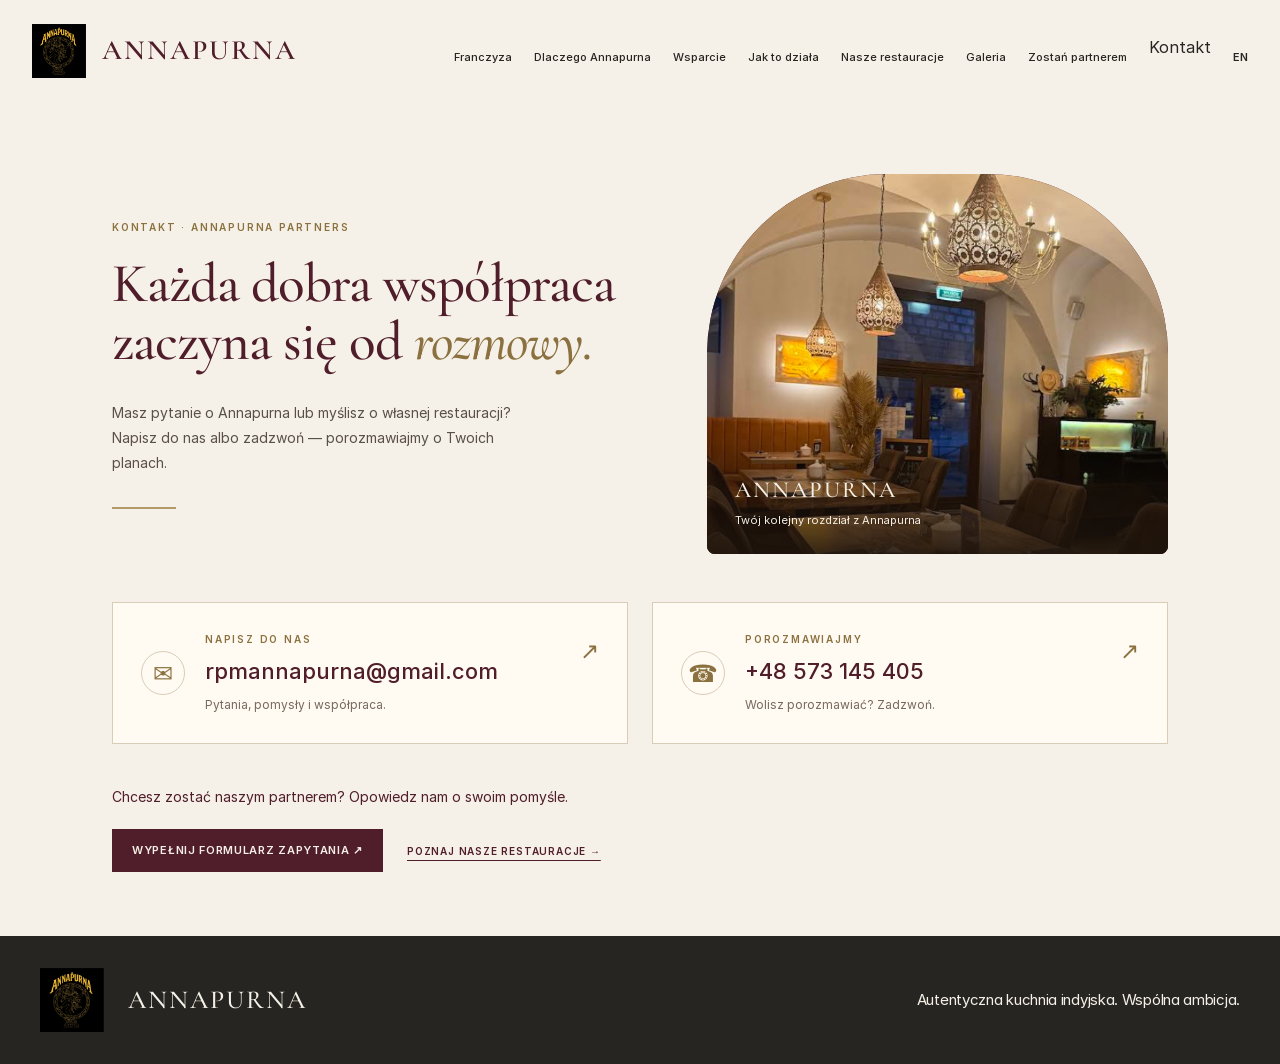
==== contact-pl.html @ 6bd495d4 "Add Contact pages and navigation in both languages" ====
<!doctype html>

<html lang="pl">
<head>
<meta charset="utf-8">
<meta name="viewport" content="width=device-width, initial-scale=1">
<title>Kontakt | Annapurna Partners</title>
<meta name="description" content="Porozmawiajmy o Annapurna. Skontaktuj się z nami telefonicznie lub e-mailem.">
<link rel="canonical" href="https://annapurnapartners.eu/contact-pl.html">
<link rel="icon" href="assets/images/annapurna-gold-logo.jpeg">
<link rel="stylesheet" href="assets/page.css">
<link rel="stylesheet" href="assets/site.css">
<script src="assets/site.js" defer>
</script>
</head>
<body>
<div id="main">
<div class="framer-8sVfm framer-lu9wU framer-1b2y277" data-layout-template="true" style="min-height:100vh;width:auto">
<div class="framer-kde1sw-container">
<div class="ssr-variant hidden-tsliex hidden-1re3m25">
<nav class="framer-WoyXn framer-V1hCl framer-1c32h92 framer-v-1c32h92" data-framer-name="Desktop" style="background-color:var(--token-bd20a147-64d3-4a7b-9d5a-b6e7541d400c);width:100%">
<div class="framer-158oz0j" data-framer-name="Brand and menu">
<div class="framer-hxh96k" data-framer-name="Annapurna Logo">
<div style="position:absolute;border-radius:inherit;corner-shape:inherit;top:0;right:0;bottom:0;left:0">
<img decoding="async" width="1600" height="1600" src="assets/images/annapurna-gold-logo.jpeg" alt="Annapurna logo" style="display:block;width:100%;height:100%;border-radius:inherit;corner-shape:inherit;object-position:center;object-fit:cover">
</div>
</div>
<div class="framer-1288lwt" data-framer-component-type="RichTextContainer" style="--extracted-r6o4lv:var(--token-970d2178-4edd-49f4-8ee4-3be559ba5923);transform:none">
<p dir="auto" class="framer-text" style="--font-selector:R0Y7Q29ybW9yYW50IEdhcmFtb25kLTYwMA==;--framer-font-family:&quot;Cormorant Garamond&quot;, &quot;Cormorant Garamond Placeholder&quot;, serif;--framer-font-size:28px;--framer-font-weight:600;--framer-letter-spacing:2px;--framer-text-color:var(--extracted-r6o4lv, var(--token-970d2178-4edd-49f4-8ee4-3be559ba5923))">ANNAPURNA</p>
</div>
</div>
<div class="framer-1nh0qvi" data-framer-name="Navigation links">
<div class="framer-s6w3a" data-framer-component-type="RichTextContainer" style="transform:none">
<p dir="auto" class="framer-text" style="--font-selector:SW50ZXItTWVkaXVt;--framer-font-size:11px;--framer-font-weight:500">
<a class="framer-text framer-styles-preset-nbis3b" data-styles-preset="m0Fi1srIj" href="./pl.html#franchise">Franczyza</a>
</p>
</div>
<div class="framer-1vx6iwa" data-framer-component-type="RichTextContainer" style="transform:none">
<p dir="auto" class="framer-text" style="--font-selector:SW50ZXItTWVkaXVt;--framer-font-size:11px;--framer-font-weight:500">
<a class="framer-text framer-styles-preset-nbis3b" data-styles-preset="m0Fi1srIj" href="./pl.html#why">Dlaczego Annapurna</a>
</p>
</div>
<div class="framer-1soqsgs" data-framer-component-type="RichTextContainer" style="transform:none">
<p dir="auto" class="framer-text" style="--font-selector:SW50ZXItTWVkaXVt;--framer-font-size:11px;--framer-font-weight:500">
<a class="framer-text framer-styles-preset-nbis3b" data-styles-preset="m0Fi1srIj" href="./pl.html#support">Wsparcie</a>
</p>
</div>
<div class="framer-con6us" data-framer-component-type="RichTextContainer" style="transform:none">
<p dir="auto" class="framer-text" style="--font-selector:SW50ZXItTWVkaXVt;--framer-font-size:11px;--framer-font-weight:500">
<a class="framer-text framer-styles-preset-nbis3b" data-styles-preset="m0Fi1srIj" href="./pl.html#process">Jak to działa</a>
</p>
</div>
<div class="framer-rexme7" data-framer-component-type="RichTextContainer" style="transform:none">
<p dir="auto" class="framer-text" style="--font-selector:SW50ZXItTWVkaXVt;--framer-font-size:11px;--framer-font-weight:500">
<a class="framer-text framer-styles-preset-nbis3b" data-styles-preset="m0Fi1srIj" href="./page-pl.html">Nasze restauracje</a>
</p>
</div>
<div class="framer-1np2rli" data-framer-component-type="RichTextContainer" style="transform:none">
<p dir="auto" class="framer-text" style="--font-selector:SW50ZXItTWVkaXVt;--framer-font-size:11px;--framer-font-weight:500">
<a class="framer-text framer-styles-preset-nbis3b" data-styles-preset="m0Fi1srIj" href="./pl.html#gallery">Galeria</a>
</p>
</div>
<div class="framer-d7omqh" data-framer-component-type="RichTextContainer" style="transform:none">
<p dir="auto" class="framer-text" style="--font-selector:SW50ZXItTWVkaXVt;--framer-font-size:11px;--framer-font-weight:500">
<a class="framer-text framer-styles-preset-nbis3b" data-styles-preset="m0Fi1srIj" href="./pl.html#enquiry">Zostań partnerem</a>
</p>
</div>
<div class="contact-nav-item"><p class="framer-text"><a class="framer-text framer-styles-preset-nbis3b" href="./contact-pl.html">Kontakt</a></p></div>
<div class="framer-aljx1r" data-framer-name="Language switch" data-framer-component-type="RichTextContainer" style="transform:none">
<p dir="auto" class="framer-text" style="--font-selector:SW50ZXItU2VtaUJvbGQ=;--framer-font-size:11px;--framer-font-weight:600">
<a class="framer-text framer-styles-preset-nbis3b" data-styles-preset="m0Fi1srIj" href="./contact.html">EN</a>
</p>
</div>
</div>
</nav>
</div>
<div class="ssr-variant hidden-1b2y277">
<nav class="framer-WoyXn framer-V1hCl framer-1c32h92 framer-v-1s7jv7d" data-framer-name="Phone" style="background-color:var(--token-bd20a147-64d3-4a7b-9d5a-b6e7541d400c);width:100%">
<div class="framer-158oz0j" data-framer-name="Brand and menu">
<div class="framer-hxh96k" data-framer-name="Annapurna Logo">
<div style="position:absolute;border-radius:inherit;corner-shape:inherit;top:0;right:0;bottom:0;left:0">
<img decoding="async" width="1600" height="1600" src="assets/images/annapurna-gold-logo.jpeg" alt="Annapurna logo" style="display:block;width:100%;height:100%;border-radius:inherit;corner-shape:inherit;object-position:center;object-fit:cover">
</div>
</div>
<div class="framer-1288lwt" data-framer-component-type="RichTextContainer" style="--extracted-r6o4lv:var(--token-970d2178-4edd-49f4-8ee4-3be559ba5923);transform:none">
<p dir="auto" class="framer-text" style="--font-selector:R0Y7Q29ybW9yYW50IEdhcmFtb25kLTYwMA==;--framer-font-family:&quot;Cormorant Garamond&quot;, &quot;Cormorant Garamond Placeholder&quot;, serif;--framer-font-size:20px;--framer-font-weight:600;--framer-letter-spacing:1px;--framer-text-color:var(--extracted-r6o4lv, var(--token-970d2178-4edd-49f4-8ee4-3be559ba5923))">ANNAPURNA</p>
</div>
<div class="framer-ixmkf9" data-border="true" data-framer-name="Menu" data-highlight="true" tabindex="0" style="--border-bottom-width:1px;--border-color:rgb(180, 154, 104);--border-left-width:1px;--border-right-width:1px;--border-style:solid;--border-top-width:1px" role="button" aria-expanded="false" aria-label="Otwórz lub zamknij menu">
<div class="framer-s2u7ib" data-framer-component-type="RichTextContainer" style="transform:none">
<p dir="auto" class="framer-text" style="--font-selector:SW50ZXItTWVkaXVt;--framer-font-size:11px;--framer-font-weight:500">MENU</p>
</div>
</div>
</div>
<div class="framer-1nh0qvi" data-framer-name="Navigation links">
<div class="framer-s6w3a" data-framer-component-type="RichTextContainer" style="transform:none">
<p dir="auto" class="framer-text" style="--font-selector:SW50ZXItTWVkaXVt;--framer-font-size:11px;--framer-font-weight:500">
<a class="framer-text framer-styles-preset-nbis3b" data-styles-preset="m0Fi1srIj" href="./pl.html#franchise">Franczyza</a>
</p>
</div>
<div class="framer-1vx6iwa" data-framer-component-type="RichTextContainer" style="transform:none">
<p dir="auto" class="framer-text" style="--font-selector:SW50ZXItTWVkaXVt;--framer-font-size:11px;--framer-font-weight:500">
<a class="framer-text framer-styles-preset-nbis3b" data-styles-preset="m0Fi1srIj" href="./pl.html#why">Dlaczego Annapurna</a>
</p>
</div>
<div class="framer-1soqsgs" data-framer-component-type="RichTextContainer" style="transform:none">
<p dir="auto" class="framer-text" style="--font-selector:SW50ZXItTWVkaXVt;--framer-font-size:11px;--framer-font-weight:500">
<a class="framer-text framer-styles-preset-nbis3b" data-styles-preset="m0Fi1srIj" href="./pl.html#support">Wsparcie</a>
</p>
</div>
<div class="framer-con6us" data-framer-component-type="RichTextContainer" style="transform:none">
<p dir="auto" class="framer-text" style="--font-selector:SW50ZXItTWVkaXVt;--framer-font-size:11px;--framer-font-weight:500">
<a class="framer-text framer-styles-preset-nbis3b" data-styles-preset="m0Fi1srIj" href="./pl.html#process">Jak to działa</a>
</p>
</div>
<div class="framer-rexme7" data-framer-component-type="RichTextContainer" style="transform:none">
<p dir="auto" class="framer-text" style="--font-selector:SW50ZXItTWVkaXVt;--framer-font-size:11px;--framer-font-weight:500">
<a class="framer-text framer-styles-preset-nbis3b" data-styles-preset="m0Fi1srIj" href="./page-pl.html">Nasze restauracje</a>
</p>
</div>
<div class="framer-1np2rli" data-framer-component-type="RichTextContainer" style="transform:none">
<p dir="auto" class="framer-text" style="--font-selector:SW50ZXItTWVkaXVt;--framer-font-size:11px;--framer-font-weight:500">
<a class="framer-text framer-styles-preset-nbis3b" data-styles-preset="m0Fi1srIj" href="./pl.html#gallery">Galeria</a>
</p>
</div>
<div class="framer-d7omqh" data-framer-component-type="RichTextContainer" style="transform:none">
<p dir="auto" class="framer-text" style="--font-selector:SW50ZXItTWVkaXVt;--framer-font-size:11px;--framer-font-weight:500">
<a class="framer-text framer-styles-preset-nbis3b" data-styles-preset="m0Fi1srIj" href="./pl.html#enquiry">Zostań partnerem</a>
</p>
</div>
<div class="contact-nav-item"><p class="framer-text"><a class="framer-text framer-styles-preset-nbis3b" href="./contact-pl.html">Kontakt</a></p></div>
<div class="framer-aljx1r" data-framer-name="Language switch" data-framer-component-type="RichTextContainer" style="transform:none">
<p dir="auto" class="framer-text" style="--font-selector:SW50ZXItU2VtaUJvbGQ=;--framer-font-size:11px;--framer-font-weight:600">
<a class="framer-text framer-styles-preset-nbis3b" data-styles-preset="m0Fi1srIj" href="./contact.html">EN</a>
</p>
</div>
</div>
</nav>
</div>
</div>
<div class="framer-Dl8vz framer-17il5gt" style="min-height:100vh;width:auto;display:contents">
<section class="contact-page">
<div class="contact-hero"><div class="contact-intro"><p class="contact-eyebrow">KONTAKT · ANNAPURNA PARTNERS</p><h1>Każda dobra współpraca<br>zaczyna się od <em>rozmowy.</em></h1><p class="contact-description">Masz pytanie o Annapurna lub myślisz o własnej restauracji? Napisz do nas albo zadzwoń — porozmawiajmy o Twoich planach.</p><span class="contact-accent" aria-hidden="true"></span></div><div class="contact-visual"><img src="assets/images/an_2.png" width="667" height="948" alt="Wnętrze restauracji Annapurna"><div class="contact-photo-note">ANNAPURNA<span>Twój kolejny rozdział z Annapurna</span></div></div></div>
<div class="contact-cards"><a class="contact-card" href="mailto:rpmannapurna@gmail.com"><span class="contact-symbol" aria-hidden="true">✉</span><div><p class="contact-eyebrow">NAPISZ DO NAS</p><h2>rpmannapurna@gmail.com</h2><p>Pytania, pomysły i współpraca.</p></div><span class="contact-arrow" aria-hidden="true">↗</span></a><a class="contact-card" href="tel:+48573145405"><span class="contact-symbol" aria-hidden="true">☎</span><div><p class="contact-eyebrow">POROZMAWIAJMY</p><h2>+48 573 145 405</h2><p>Wolisz porozmawiać? Zadzwoń.</p></div><span class="contact-arrow" aria-hidden="true">↗</span></a></div>
<div class="contact-next"><p>Chcesz zostać naszym partnerem? Opowiedz nam o swoim pomyśle.</p><div><a class="restaurant-button" href="./pl.html#enquiry">WYPEŁNIJ FORMULARZ ZAPYTANIA ↗</a><a class="contact-secondary" href="./page-pl.html">POZNAJ NASZE RESTAURACJE →</a></div></div>
</section>
</div>
<div id="overlay">
</div>
<div class="framer-155habf">
</div>
<footer class="framer-4d6ges" data-framer-name="Footer">
<div class="framer-gek0bg" data-framer-name="Annapurna Logo">
<div style="position:absolute;border-radius:inherit;corner-shape:inherit;top:0;right:0;bottom:0;left:0">
<img decoding="async" loading="lazy" width="1600" height="1600" src="assets/images/annapurna-gold-logo.jpeg" alt="Annapurna logo" style="display:block;width:100%;height:100%;border-radius:inherit;corner-shape:inherit;object-position:center;object-fit:cover">
</div>
</div>
<div class="framer-1f007h9" data-framer-component-type="RichTextContainer" style="transform:none">
<p dir="auto" style="--font-selector:R0Y7Q29ybW9yYW50IEdhcmFtb25kLTUwMA==;--framer-font-family:&quot;Cormorant Garamond&quot;, &quot;Cormorant Garamond Placeholder&quot;, serif;--framer-font-size:26px;--framer-font-weight:500;--framer-letter-spacing:2px;--framer-text-color:#F6F1E8" class="framer-text">ANNAPURNA</p>
</div>
<div class="framer-42cmw7" data-framer-component-type="RichTextContainer" style="transform:none">
<p class="framer-text framer-styles-preset-oyfe0f" data-styles-preset="tK447ahy5" dir="auto" style="--framer-text-alignment:start;--framer-text-color:rgb(246, 241, 232)">Autentyczna kuchnia indyjska. Wspólna ambicja.</p>
</div>
</footer>
</div>
</div>
</body>
</html>
---- assets/page.css ----
/* cyrillic-ext */
@font-face {
  font-family: 'Cormorant Garamond';
  font-style: normal;
  font-weight: 600;
  font-display: swap;
  src: url("../assets/fonts/5c69fd74144a.woff2") format('woff2');
  unicode-range: U+0460-052F, U+1C80-1C8A, U+20B4, U+2DE0-2DFF, U+A640-A69F, U+FE2E-FE2F;
}
/* cyrillic */
@font-face {
  font-family: 'Cormorant Garamond';
  font-style: normal;
  font-weight: 600;
  font-display: swap;
  src: url("../assets/fonts/b115b20c7a32.woff2") format('woff2');
  unicode-range: U+0301, U+0400-045F, U+0490-0491, U+04B0-04B1, U+2116;
}
/* vietnamese */
@font-face {
  font-family: 'Cormorant Garamond';
  font-style: normal;
  font-weight: 600;
  font-display: swap;
  src: url("../assets/fonts/9197d47d385d.woff2") format('woff2');
  unicode-range: U+0102-0103, U+0110-0111, U+0128-0129, U+0168-0169, U+01A0-01A1, U+01AF-01B0, U+0300-0301, U+0303-0304, U+0308-0309, U+0323, U+0329, U+1EA0-1EF9, U+20AB;
}
/* latin-ext */
@font-face {
  font-family: 'Cormorant Garamond';
  font-style: normal;
  font-weight: 600;
  font-display: swap;
  src: url("../assets/fonts/55d4abc1bf1f.woff2") format('woff2');
  unicode-range: U+0100-02BA, U+02BD-02C5, U+02C7-02CC, U+02CE-02D7, U+02DD-02FF, U+0304, U+0308, U+0329, U+1D00-1DBF, U+1E00-1E9F, U+1EF2-1EFF, U+2020, U+20A0-20AB, U+20AD-20C4, U+2113, U+2C60-2C7F, U+A720-A7FF;
}
/* latin */
@font-face {
  font-family: 'Cormorant Garamond';
  font-style: normal;
  font-weight: 600;
  font-display: swap;
  src: url("../assets/fonts/c8ece188b697.woff2") format('woff2');
  unicode-range: U+0000-00FF, U+0131, U+0152-0153, U+02BB-02BC, U+02C6, U+02DA, U+02DC, U+0304, U+0308, U+0329, U+2000-206F, U+20AC, U+2122, U+2191, U+2193, U+2212, U+2215, U+FEFF, U+FFFD;
}

@font-face { font-family: "Cormorant Garamond"; src: url("../assets/fonts/d1b9d395ff66.woff2"); font-display: swap; font-style: normal; font-weight: 500 }
@font-face { font-family: "Cormorant Garamond"; src: url("../assets/fonts/aff351b9a9b6.woff2"); font-display: swap; font-style: normal; font-weight: 700 }
@font-face { font-family: "Cormorant Garamond"; src: url("../assets/fonts/cb39704d2a2f.woff2"); font-display: swap; font-style: italic; font-weight: 700 }
@font-face { font-family: "Cormorant Garamond"; src: url("../assets/fonts/a8ca10a73db1.woff2"); font-display: swap; font-style: italic; font-weight: 500 }
@font-face { font-family: "Inter"; src: url("../assets/fonts/bb40238c4c6f.woff2"); font-display: swap; font-style: normal; font-weight: 500; unicode-range: U+0460-052F, U+1C80-1C88, U+20B4, U+2DE0-2DFF, U+A640-A69F, U+FE2E-FE2F }
@font-face { font-family: "Inter"; src: url("../assets/fonts/b77601bbb9e6.woff2"); font-display: swap; font-style: normal; font-weight: 500; unicode-range: U+0301, U+0400-045F, U+0490-0491, U+04B0-04B1, U+2116 }
@font-face { font-family: "Inter"; src: url("../assets/fonts/7a9f05ceee74.woff2"); font-display: swap; font-style: normal; font-weight: 500; unicode-range: U+1F00-1FFF }
@font-face { font-family: "Inter"; src: url("../assets/fonts/e5fdf8528635.woff2"); font-display: swap; font-style: normal; font-weight: 500; unicode-range: U+0370-03FF }
@font-face { font-family: "Inter"; src: url("../assets/fonts/a0fede2c8a4f.woff2"); font-display: swap; font-style: normal; font-weight: 500; unicode-range: U+0100-024F, U+0259, U+1E00-1EFF, U+2020, U+20A0-20AB, U+20AD-20CF, U+2113, U+2C60-2C7F, U+A720-A7FF }
@font-face { font-family: "Inter"; src: url("../assets/fonts/8a18e34e62a1.woff2"); font-display: swap; font-style: normal; font-weight: 500; unicode-range: U+0000-00FF, U+0131, U+0152-0153, U+02BB-02BC, U+02C6, U+02DA, U+02DC, U+2000-206F, U+2070, U+2074-207E, U+2080-208E, U+20AC, U+2122, U+2191, U+2193, U+2212, U+2215, U+FEFF, U+FFFD }
@font-face { font-family: "Inter"; src: url("../assets/fonts/c01559eafb49.woff2"); font-display: swap; font-style: normal; font-weight: 500; unicode-range: U+0102-0103, U+0110-0111, U+0128-0129, U+0168-0169, U+01A0-01A1, U+01AF-01B0, U+1EA0-1EF9, U+20AB }
@font-face { font-family: "Inter"; src: url("../assets/fonts/48d547890ca1.woff2"); font-display: swap; font-style: normal; font-weight: 700; unicode-range: U+0460-052F, U+1C80-1C88, U+20B4, U+2DE0-2DFF, U+A640-A69F, U+FE2E-FE2F }
@font-face { font-family: "Inter"; src: url("../assets/fonts/b7bcaf4d3812.woff2"); font-display: swap; font-style: normal; font-weight: 700; unicode-range: U+0301, U+0400-045F, U+0490-0491, U+04B0-04B1, U+2116 }
@font-face { font-family: "Inter"; src: url("../assets/fonts/f5679bd140c3.woff2"); font-display: swap; font-style: normal; font-weight: 700; unicode-range: U+1F00-1FFF }
@font-face { font-family: "Inter"; src: url("../assets/fonts/4c7778edc8ca.woff2"); font-display: swap; font-style: normal; font-weight: 700; unicode-range: U+0370-03FF }
@font-face { font-family: "Inter"; src: url("../assets/fonts/388a7c4ebd43.woff2"); font-display: swap; font-style: normal; font-weight: 700; unicode-range: U+0100-024F, U+0259, U+1E00-1EFF, U+2020, U+20A0-20AB, U+20AD-20CF, U+2113, U+2C60-2C7F, U+A720-A7FF }
@font-face { font-family: "Inter"; src: url("../assets/fonts/cd48ba5f964e.woff2"); font-display: swap; font-style: normal; font-weight: 700; unicode-range: U+0000-00FF, U+0131, U+0152-0153, U+02BB-02BC, U+02C6, U+02DA, U+02DC, U+2000-206F, U+2070, U+2074-207E, U+2080-208E, U+20AC, U+2122, U+2191, U+2193, U+2212, U+2215, U+FEFF, U+FFFD }
@font-face { font-family: "Inter"; src: url("../assets/fonts/c0215d82c6dd.woff2"); font-display: swap; font-style: normal; font-weight: 700; unicode-range: U+0102-0103, U+0110-0111, U+0128-0129, U+0168-0169, U+01A0-01A1, U+01AF-01B0, U+1EA0-1EF9, U+20AB }
@font-face { font-family: "Inter"; src: url("../assets/fonts/1f1f2cc18069.woff2"); font-display: swap; font-style: italic; font-weight: 700; unicode-range: U+0460-052F, U+1C80-1C88, U+20B4, U+2DE0-2DFF, U+A640-A69F, U+FE2E-FE2F }
@font-face { font-family: "Inter"; src: url("../assets/fonts/1f3e1827f7fa.woff2"); font-display: swap; font-style: italic; font-weight: 700; unicode-range: U+0301, U+0400-045F, U+0490-0491, U+04B0-04B1, U+2116 }
@font-face { font-family: "Inter"; src: url("../assets/fonts/2ca7f6473874.woff2"); font-display: swap; font-style: italic; font-weight: 700; unicode-range: U+1F00-1FFF }
@font-face { font-family: "Inter"; src: url("../assets/fonts/0c089940c6ec.woff2"); font-display: swap; font-style: italic; font-weight: 700; unicode-range: U+0370-03FF }
@font-face { font-family: "Inter"; src: url("../assets/fonts/dfa7f96c71c1.woff2"); font-display: swap; font-style: italic; font-weight: 700; unicode-range: U+0100-024F, U+0259, U+1E00-1EFF, U+2020, U+20A0-20AB, U+20AD-20CF, U+2113, U+2C60-2C7F, U+A720-A7FF }
@font-face { font-family: "Inter"; src: url("../assets/fonts/b59b5fa8f1d5.woff2"); font-display: swap; font-style: italic; font-weight: 700; unicode-range: U+0000-00FF, U+0131, U+0152-0153, U+02BB-02BC, U+02C6, U+02DA, U+02DC, U+2000-206F, U+2070, U+2074-207E, U+2080-208E, U+20AC, U+2122, U+2191, U+2193, U+2212, U+2215, U+FEFF, U+FFFD }
@font-face { font-family: "Inter"; src: url("../assets/fonts/e340c6acada3.woff2"); font-display: swap; font-style: italic; font-weight: 700; unicode-range: U+0102-0103, U+0110-0111, U+0128-0129, U+0168-0169, U+01A0-01A1, U+01AF-01B0, U+1EA0-1EF9, U+20AB }
@font-face { font-family: "Inter"; src: url("../assets/fonts/dc06a5feccd0.woff2"); font-display: swap; font-style: italic; font-weight: 500; unicode-range: U+0460-052F, U+1C80-1C88, U+20B4, U+2DE0-2DFF, U+A640-A69F, U+FE2E-FE2F }
@font-face { font-family: "Inter"; src: url("../assets/fonts/38a9fe620e64.woff2"); font-display: swap; font-style: italic; font-weight: 500; unicode-range: U+0301, U+0400-045F, U+0490-0491, U+04B0-04B1, U+2116 }
@font-face { font-family: "Inter"; src: url("../assets/fonts/145a55aa2db5.woff2"); font-display: swap; font-style: italic; font-weight: 500; unicode-range: U+1F00-1FFF }
@font-face { font-family: "Inter"; src: url("../assets/fonts/5969d20a308c.woff2"); font-display: swap; font-style: italic; font-weight: 500; unicode-range: U+0370-03FF }
@font-face { font-family: "Inter"; src: url("../assets/fonts/c469395dfde6.woff2"); font-display: swap; font-style: italic; font-weight: 500; unicode-range: U+0100-024F, U+0259, U+1E00-1EFF, U+2020, U+20A0-20AB, U+20AD-20CF, U+2113, U+2C60-2C7F, U+A720-A7FF }
@font-face { font-family: "Inter"; src: url("../assets/fonts/8a3da150adf9.woff2"); font-display: swap; font-style: italic; font-weight: 500; unicode-range: U+0000-00FF, U+0131, U+0152-0153, U+02BB-02BC, U+02C6, U+02DA, U+02DC, U+2000-206F, U+2070, U+2074-207E, U+2080-208E, U+20AC, U+2122, U+2191, U+2193, U+2212, U+2215, U+FEFF, U+FFFD }
@font-face { font-family: "Inter"; src: url("../assets/fonts/0777e60fabac.woff2"); font-display: swap; font-style: italic; font-weight: 500; unicode-range: U+0102-0103, U+0110-0111, U+0128-0129, U+0168-0169, U+01A0-01A1, U+01AF-01B0, U+1EA0-1EF9, U+20AB }
@font-face { font-family: "Inter"; src: url("../assets/fonts/ba02b29b109b.woff2"); font-display: swap; font-style: normal; font-weight: 400; unicode-range: U+0460-052F, U+1C80-1C88, U+20B4, U+2DE0-2DFF, U+A640-A69F, U+FE2E-FE2F }
@font-face { font-family: "Inter"; src: url("../assets/fonts/d342a0351181.woff2"); font-display: swap; font-style: normal; font-weight: 400; unicode-range: U+0301, U+0400-045F, U+0490-0491, U+04B0-04B1, U+2116 }
@font-face { font-family: "Inter"; src: url("../assets/fonts/29ec2a1bd449.woff2"); font-display: swap; font-style: normal; font-weight: 400; unicode-range: U+1F00-1FFF }
@font-face { font-family: "Inter"; src: url("../assets/fonts/2666a469c59b.woff2"); font-display: swap; font-style: normal; font-weight: 400; unicode-range: U+0370-03FF }
@font-face { font-family: "Inter"; src: url("../assets/fonts/ca74d6701961.woff2"); font-display: swap; font-style: normal; font-weight: 400; unicode-range: U+0100-024F, U+0259, U+1E00-1EFF, U+2020, U+20A0-20AB, U+20AD-20CF, U+2113, U+2C60-2C7F, U+A720-A7FF }
@font-face { font-family: "Inter"; src: url("../assets/fonts/5afd6099115c.woff2"); font-display: swap; font-style: normal; font-weight: 400; unicode-range: U+0000-00FF, U+0131, U+0152-0153, U+02BB-02BC, U+02C6, U+02DA, U+02DC, U+2000-206F, U+2070, U+2074-207E, U+2080-208E, U+20AC, U+2122, U+2191, U+2193, U+2212, U+2215, U+FEFF, U+FFFD }
@font-face { font-family: "Inter"; src: url("../assets/fonts/b055aed328b3.woff2"); font-display: swap; font-style: normal; font-weight: 400; unicode-range: U+0102-0103, U+0110-0111, U+0128-0129, U+0168-0169, U+01A0-01A1, U+01AF-01B0, U+1EA0-1EF9, U+20AB }
@font-face { font-family: "Inter"; src: url("../assets/fonts/3d473effb90f.woff2"); font-display: swap; font-style: italic; font-weight: 400; unicode-range: U+0460-052F, U+1C80-1C88, U+20B4, U+2DE0-2DFF, U+A640-A69F, U+FE2E-FE2F }
@font-face { font-family: "Inter"; src: url("../assets/fonts/79cc69148c96.woff2"); font-display: swap; font-style: italic; font-weight: 400; unicode-range: U+0301, U+0400-045F, U+0490-0491, U+04B0-04B1, U+2116 }
@font-face { font-family: "Inter"; src: url("../assets/fonts/39874444e1b0.woff2"); font-display: swap; font-style: italic; font-weight: 400; unicode-range: U+1F00-1FFF }
@font-face { font-family: "Inter"; src: url("../assets/fonts/b8b4c65d650e.woff2"); font-display: swap; font-style: italic; font-weight: 400; unicode-range: U+0370-03FF }
@font-face { font-family: "Inter"; src: url("../assets/fonts/0cdb6a6ecb3a.woff2"); font-display: swap; font-style: italic; font-weight: 400; unicode-range: U+0100-024F, U+0259, U+1E00-1EFF, U+2020, U+20A0-20AB, U+20AD-20CF, U+2113, U+2C60-2C7F, U+A720-A7FF }
@font-face { font-family: "Inter"; src: url("../assets/fonts/1ef5587c1bcb.woff2"); font-display: swap; font-style: italic; font-weight: 400; unicode-range: U+0000-00FF, U+0131, U+0152-0153, U+02BB-02BC, U+02C6, U+02DA, U+02DC, U+2000-206F, U+2070, U+2074-207E, U+2080-208E, U+20AC, U+2122, U+2191, U+2193, U+2212, U+2215, U+FEFF, U+FFFD }
@font-face { font-family: "Inter"; src: url("../assets/fonts/d84988c361aa.woff2"); font-display: swap; font-style: italic; font-weight: 400; unicode-range: U+0102-0103, U+0110-0111, U+0128-0129, U+0168-0169, U+01A0-01A1, U+01AF-01B0, U+1EA0-1EF9, U+20AB }
@font-face { font-family: "Inter"; src: url("../assets/fonts/f291989f74da.woff2"); font-display: swap; font-style: normal; font-weight: 600; unicode-range: U+0460-052F, U+1C80-1C88, U+20B4, U+2DE0-2DFF, U+A640-A69F, U+FE2E-FE2F }
@font-face { font-family: "Inter"; src: url("../assets/fonts/847e9200dc85.woff2"); font-display: swap; font-style: normal; font-weight: 600; unicode-range: U+0301, U+0400-045F, U+0490-0491, U+04B0-04B1, U+2116 }
@font-face { font-family: "Inter"; src: url("../assets/fonts/a1e9f8dcaf57.woff2"); font-display: swap; font-style: normal; font-weight: 600; unicode-range: U+1F00-1FFF }
@font-face { font-family: "Inter"; src: url("../assets/fonts/a26ba2022eb9.woff2"); font-display: swap; font-style: normal; font-weight: 600; unicode-range: U+0370-03FF }
@font-face { font-family: "Inter"; src: url("../assets/fonts/e46bce5ad899.woff2"); font-display: swap; font-style: normal; font-weight: 600; unicode-range: U+0100-024F, U+0259, U+1E00-1EFF, U+2020, U+20A0-20AB, U+20AD-20CF, U+2113, U+2C60-2C7F, U+A720-A7FF }
@font-face { font-family: "Inter"; src: url("../assets/fonts/d46eff7ad0e6.woff2"); font-display: swap; font-style: normal; font-weight: 600; unicode-range: U+0000-00FF, U+0131, U+0152-0153, U+02BB-02BC, U+02C6, U+02DA, U+02DC, U+2000-206F, U+2070, U+2074-207E, U+2080-208E, U+20AC, U+2122, U+2191, U+2193, U+2212, U+2215, U+FEFF, U+FFFD }
@font-face { font-family: "Inter"; src: url("../assets/fonts/7cc62c78ddda.woff2"); font-display: swap; font-style: normal; font-weight: 600; unicode-range: U+0102-0103, U+0110-0111, U+0128-0129, U+0168-0169, U+01A0-01A1, U+01AF-01B0, U+1EA0-1EF9, U+20AB }
@font-face { font-family: "Cormorant Garamond Placeholder"; src: local("Times New Roman"); ascent-override: 96.16%; descent-override: 29.87%; line-gap-override: 0.00%; size-adjust: 96.09% }
@font-face { font-family: "Inter Placeholder"; src: local("Arial"); ascent-override: 89.79%; descent-override: 22.36%; line-gap-override: 0.00%; size-adjust: 107.89% }
@media(min-width: 1200px){.hidden-1b2y277{display:none!important}}@media(min-width: 810px) and (max-width: 1199.98px){.hidden-1re3m25{display:none!important}}@media(max-width: 809.98px){.hidden-tsliex{display:none!important}}
html,body,#main{box-sizing:border-box;margin:0;padding:0}:root{-webkit-font-smoothing:antialiased;-moz-osx-font-smoothing:grayscale}*{box-sizing:border-box;-webkit-font-smoothing:inherit}h1,h2,h3,h4,h5,h6,p,figure{margin:0}body,input,textarea,select,button{font-family:sans-serif;font-size:12px}body{--token-bd20a147-64d3-4a7b-9d5a-b6e7541d400c:#f6f1e8;--token-970d2178-4edd-49f4-8ee4-3be559ba5923:#501d2a;--token-9390705c-1100-4296-97b9-aa5e35c35ffc:#272522;--token-8c38a431-a154-4709-a131-071a2ad42ad4:#b49a68}@supports (z-index:calc(infinity)){#__framer-badge-container{--infinity:infinity}}#__framer-badge-container{pointer-events:none;width:100%;z-index:calc(var(--infinity,2147480000));justify-content:flex-end;padding:20px;display:flex;position:fixed;bottom:0}@supports (background:-webkit-named-image(i)) and (not (grid-template-rows:subgrid)){body{--framer-will-change-override:transform}}@supports (background:-webkit-named-image(i)) and (not (position-area:top right)){body{--framer-will-change-filter-override:filter}}[data-framer-component-type=Text] div div span,[data-framer-component-type=Text] a div span,[data-framer-component-type=Text] span span span,[data-framer-component-type=Text] p span span,[data-framer-component-type=Text] h1 span span,[data-framer-component-type=Text] h2 span span,[data-framer-component-type=Text] h3 span span,[data-framer-component-type=Text] h4 span span,[data-framer-component-type=Text] h5 span span,[data-framer-component-type=Text] h6 span span,[data-framer-component-type=Text] a{font-family:var(--font-family);font-style:var(--font-style);font-weight:min(calc(var(--framer-font-weight-increase,0) + var(--font-weight,400)), 900);color:var(--text-color);letter-spacing:var(--letter-spacing);font-size:var(--font-size);text-transform:var(--text-transform);--text-decoration:var(--framer-text-decoration-style,solid) var(--framer-text-decoration,none) var(--framer-text-decoration-color,currentcolor) var(--framer-text-decoration-thickness,auto);--text-decoration-skip-ink:var(--framer-text-decoration-skip-ink);--text-underline-offset:var(--framer-text-decoration-offset);line-height:var(--line-height);--font-family:var(--framer-font-family);--font-style:var(--framer-font-style);--font-weight:var(--framer-font-weight);--text-color:var(--framer-text-color);--letter-spacing:var(--framer-letter-spacing);--font-size:var(--framer-font-size);--text-transform:var(--framer-text-transform);--line-height:var(--framer-line-height)}@supports not (color:color(display-p3 1 1 1)){p.framer-text,div.framer-text,h1.framer-text,h2.framer-text,h3.framer-text,h4.framer-text,h5.framer-text,h6.framer-text,li.framer-text,ol.framer-text,ul.framer-text,span.framer-text:not([data-text-fill]){color:var(--framer-blockquote-text-color-rgb,var(--framer-blockquote-text-color,var(--framer-text-color-rgb,var(--framer-text-color,#000))));-webkit-text-stroke-color:var(--framer-text-stroke-color-rgb,var(--framer-text-stroke-color,initial))}mark.framer-text{background-color:var(--framer-blockquote-text-background-color-rgb,var(--framer-blockquote-text-background-color,var(--framer-text-background-color-rgb,var(--framer-text-background-color,initial))))}}@supports not (color:color(display-p3 1 1 1)){code.framer-text,code.framer-text span.framer-text:not([data-text-fill]){color:var(--framer-blockquote-text-color-rgb,var(--framer-blockquote-text-color,var(--framer-code-text-color-rgb,var(--framer-code-text-color,var(--framer-text-color-rgb,var(--framer-text-color,#000))))))}}@supports not (color:color(display-p3 1 1 1)){a.framer-text,span.framer-text[data-nested-link]{color:var(--framer-link-text-color-rgb,var(--framer-link-text-color,var(--framer-blockquote-text-color-rgb,var(--framer-blockquote-text-color,var(--framer-text-color-rgb,var(--framer-text-color,#000))))));background-color:var(--framer-link-text-background-color-rgb,var(--framer-link-text-background-color,initial));-webkit-text-decoration-color:var(--framer-link-text-decoration-color-rgb,var(--framer-link-text-decoration-color,var(--framer-text-decoration-color-rgb,var(--framer-text-decoration-color,currentcolor))));text-decoration-color:var(--framer-link-text-decoration-color-rgb,var(--framer-link-text-decoration-color,var(--framer-text-decoration-color-rgb,var(--framer-text-decoration-color,currentcolor))))}}@supports not (color:color(display-p3 1 1 1)){code.framer-text a.framer-text,code.framer-text a.framer-text span.framer-text:not([data-text-fill]),code.framer-text span.framer-text[data-nested-link],code.framer-text span.framer-text[data-nested-link] span.framer-text:not([data-text-fill]){color:var(--framer-link-text-color-rgb,var(--framer-link-text-color,var(--framer-blockquote-text-color-rgb,var(--framer-blockquote-text-color,var(--framer-code-text-color-rgb,var(--framer-code-text-color,var(--framer-text-color-rgb,var(--framer-text-color,#000))))))))}}@supports not (color:color(display-p3 1 1 1)){a.framer-text:hover,span.framer-text[data-nested-link]:hover{color:var(--framer-link-hover-text-color-rgb,var(--framer-link-hover-text-color,var(--framer-link-text-color-rgb,var(--framer-link-text-color,var(--framer-blockquote-text-color-rgb,var(--framer-blockquote-text-color,var(--framer-text-color-rgb,var(--framer-text-color,#000))))))));background-color:var(--framer-link-hover-text-background-color-rgb,var(--framer-link-hover-text-background-color,var(--framer-link-text-background-color-rgb,var(--framer-link-text-background-color,var(--framer-text-background-color-rgb,var(--framer-text-background-color,initial))))));-webkit-text-decoration-color:var(--framer-link-hover-text-decoration-color-rgb,var(--framer-link-hover-text-decoration-color,var(--framer-link-text-decoration-color-rgb,var(--framer-link-text-decoration-color,var(--framer-text-decoration-color-rgb,var(--framer-text-decoration-color,currentcolor))))));text-decoration-color:var(--framer-link-hover-text-decoration-color-rgb,var(--framer-link-hover-text-decoration-color,var(--framer-link-text-decoration-color-rgb,var(--framer-link-text-decoration-color,var(--framer-text-decoration-color-rgb,var(--framer-text-decoration-color,currentcolor))))))}}@supports not (color:color(display-p3 1 1 1)){code.framer-text a.framer-text:hover,code.framer-text span.framer-text[data-nested-link]:hover{color:var(--framer-link-hover-text-color-rgb,var(--framer-link-hover-text-color,var(--framer-link-text-color-rgb,var(--framer-link-text-color,var(--framer-blockquote-text-color-rgb,var(--framer-blockquote-text-color,var(--framer-code-text-color-rgb,var(--framer-code-text-color,var(--framer-text-color-rgb,var(--framer-text-color,#000))))))))))}}@supports not (color:color(display-p3 1 1 1)){a.framer-text[data-framer-page-link-current],span.framer-text[data-framer-page-link-current]{color:var(--framer-link-current-text-color-rgb,var(--framer-link-current-text-color,var(--framer-link-text-color-rgb,var(--framer-link-text-color,var(--framer-text-color-rgb,var(--framer-text-color,#000))))));background-color:var(--framer-link-current-text-background-color-rgb,var(--framer-link-current-text-background-color,var(--framer-link-text-background-color-rgb,var(--framer-link-text-background-color,var(--framer-text-background-color-rgb,var(--framer-text-background-color,initial))))));-webkit-text-decoration-color:var(--framer-link-current-text-decoration-color-rgb,var(--framer-link-current-text-decoration-color,var(--framer-link-text-decoration-color-rgb,var(--framer-link-text-decoration-color,var(--framer-text-decoration-color-rgb,var(--framer-text-decoration-color,currentcolor))))));text-decoration-color:var(--framer-link-current-text-decoration-color-rgb,var(--framer-link-current-text-decoration-color,var(--framer-link-text-decoration-color-rgb,var(--framer-link-text-decoration-color,var(--framer-text-decoration-color-rgb,var(--framer-text-decoration-color,currentcolor))))))}}@supports not (color:color(display-p3 1 1 1)){code.framer-text a.framer-text[data-framer-page-link-current],code.framer-text a.framer-text[data-framer-page-link-current] span.framer-text:not([data-text-fill]),code.framer-text span.framer-text[data-framer-page-link-current],code.framer-text span.framer-text[data-framer-page-link-current] span.framer-text:not([data-text-fill]){color:var(--framer-link-current-text-color-rgb,var(--framer-link-current-text-color,var(--framer-link-text-color-rgb,var(--framer-link-text-color,var(--framer-code-text-color-rgb,var(--framer-code-text-color,var(--framer-text-color-rgb,var(--framer-text-color,#000))))))));background-color:var(--framer-link-current-text-background-color-rgb,var(--framer-link-current-text-background-color,var(--framer-link-text-background-color-rgb,var(--framer-link-text-background-color,var(--framer-text-background-color-rgb,var(--framer-text-background-color,initial))))))}}@supports not (color:color(display-p3 1 1 1)){a.framer-text[data-framer-page-link-current]:hover,span.framer-text[data-framer-page-link-current]:hover{color:var(--framer-link-hover-text-color-rgb,var(--framer-link-hover-text-color,var(--framer-link-current-text-color-rgb,var(--framer-link-current-text-color,var(--framer-link-text-color-rgb,var(--framer-link-text-color,var(--framer-code-text-color-rgb,var(--framer-code-text-color,var(--framer-text-color-rgb,var(--framer-text-color,#000))))))))));background-color:var(--framer-link-hover-text-background-color-rgb,var(--framer-link-hover-text-background-color,var(--framer-link-current-text-background-color-rgb,var(--framer-link-current-text-background-color,var(--framer-link-text-background-color-rgb,var(--framer-link-text-background-color,initial))))));-webkit-text-decoration-color:var(--framer-link-hover-text-decoration-color-rgb,var(--framer-link-hover-text-decoration-color,var(--framer-link-current-text-decoration-color-rgb,var(--framer-link-current-text-decoration-color,var(--framer-link-text-decoration-color-rgb,var(--framer-link-text-decoration-color,var(--framer-text-decoration-color-rgb,var(--framer-text-decoration-color,currentcolor))))))));text-decoration-color:var(--framer-link-hover-text-decoration-color-rgb,var(--framer-link-hover-text-decoration-color,var(--framer-link-current-text-decoration-color-rgb,var(--framer-link-current-text-decoration-color,var(--framer-link-text-decoration-color-rgb,var(--framer-link-text-decoration-color,var(--framer-text-decoration-color-rgb,var(--framer-text-decoration-color,currentcolor))))))))}}@supports not (color:color(display-p3 1 1 1)){code.framer-text a.framer-text[data-framer-page-link-current]:hover,code.framer-text a.framer-text[data-framer-page-link-current]:hover span.framer-text:not([data-text-fill]),code.framer-text span.framer-text[data-framer-page-link-current]:hover,code.framer-text span.framer-text[data-framer-page-link-current]:hover span.framer-text:not([data-text-fill]){color:var(--framer-link-hover-text-color-rgb,var(--framer-link-hover-text-color,var(--framer-link-current-text-color-rgb,var(--framer-link-current-text-color,var(--framer-link-text-color-rgb,var(--framer-link-text-color,var(--framer-code-text-color-rgb,var(--framer-code-text-color,var(--framer-text-color-rgb,var(--framer-text-color,#000))))))))));background-color:var(--framer-link-hover-text-background-color-rgb,var(--framer-link-hover-text-background-color,var(--framer-link-current-text-background-color-rgb,var(--framer-link-current-text-background-color,var(--framer-link-text-background-color-rgb,var(--framer-link-text-background-color,initial))))))}}[data-framer-component-type=Stack]:not([data-framer-generated])>*,[data-framer-component-type=Stack]:not([data-framer-generated])>[data-framer-component-type],NavigationContainer [data-framer-component-type=NavigationContainer]>*,[data-framer-component-type=NavigationContainer]>[data-framer-component-type]{position:relative}@supports not (overflow:clip){:root{--overflow-clip-fallback:hidden}}@supports (background:-webkit-named-image(i)) and (not (contain-intrinsic-size:inherit)){div.framer-text,p.framer-text,h1.framer-text,h2.framer-text,h3.framer-text,h4.framer-text,h5.framer-text,h6.framer-text,ol.framer-text,ul.framer-text,li.framer-text,blockquote.framer-text,.framer-text.framer-image{display:var(--text-truncation-display-inline-for-safari-16,revert)}div.framer-text:after,p.framer-text:after,h1.framer-text:after,h2.framer-text:after,h3.framer-text:after,h4.framer-text:after,h5.framer-text:after,h6.framer-text:after,ol.framer-text:after,ul.framer-text:after,li.framer-text:after,blockquote.framer-text:after,.framer-text.framer-image:after{content:var(--text-truncation-line-break-for-safari-16);white-space:pre}.framer-text.framer-text-module,.framer-text.framer-table-wrapper{display:var(--text-truncation-display-none-for-safari-16,revert)}p.framer-text[data-text-fill]{display:var(--text-truncation-display-inline-for-safari-16,inline-block)}}@supports (corner-shape:superellipse(2)){:root{--one-if-corner-shape-supported:1}}.framer-cursor-none,.framer-cursor-none *{cursor:none!important}.framer-pointer-events-none,.framer-pointer-events-none *{pointer-events:none!important}.framer-8sVfm.framer-1a595ur,.framer-8sVfm .framer-1a595ur{display:block}.framer-8sVfm.framer-1b2y277{background-color:var(--token-bd20a147-64d3-4a7b-9d5a-b6e7541d400c);flex-flow:column;place-content:center flex-start;align-items:center;gap:0;width:100%;height:min-content;padding:0;display:flex;position:relative;overflow:visible}.framer-8sVfm .framer-kde1sw-container{z-index:5;flex:none;order:-1000;width:100%;height:auto;position:sticky;top:0}.framer-8sVfm .framer-155habf{margin:0;background:0 0;flex-grow:1;width:0;height:0;margin-bottom:0;position:relative}.framer-8sVfm .framer-4d6ges{background-color:#272522;flex-flow:row;flex:none;order:1002;place-content:center flex-start;align-items:center;gap:24px;width:100%;height:min-content;padding:32px 40px;display:flex;position:relative}.framer-8sVfm .framer-gek0bg{flex:none;width:64px;height:64px;position:relative}.framer-8sVfm .framer-1f007h9{white-space:pre-wrap;word-break:break-word;word-wrap:break-word;flex:1 0 0;width:1px;height:auto;position:relative}.framer-8sVfm .framer-42cmw7{white-space:pre;flex:none;width:auto;height:auto;position:relative}[data-layout-template=true]>#overlay{margin-bottom:0}.framer-lu9wU .framer-styles-preset-oyfe0f:not(.rich-text-wrapper),.framer-lu9wU .framer-styles-preset-oyfe0f.rich-text-wrapper p{--framer-font-family:"Inter", "Inter Placeholder", sans-serif;--framer-font-family-bold:"Inter", "Inter Placeholder", sans-serif;--framer-font-family-bold-italic:"Inter", "Inter Placeholder", sans-serif;--framer-font-family-italic:"Inter", "Inter Placeholder", sans-serif;--framer-font-open-type-features:"blwf" on, "cv03" on, "cv04" on, "cv09" on, "cv11" on;--framer-font-size:15px;--framer-font-style:normal;--framer-font-style-bold:normal;--framer-font-style-bold-italic:italic;--framer-font-style-italic:italic;--framer-font-variation-axes:normal;--framer-font-weight:400;--framer-font-weight-bold:700;--framer-font-weight-bold-italic:700;--framer-font-weight-italic:400;--framer-letter-spacing:-.02em;--framer-line-height:1.8em;--framer-paragraph-spacing:20px;--framer-text-alignment:start;--framer-text-color:var(--token-9390705c-1100-4296-97b9-aa5e35c35ffc);--framer-text-decoration:none;--framer-text-stroke-color:initial;--framer-text-stroke-width:initial;--framer-text-transform:none}@media (max-width:809.98px){.framer-8sVfm .framer-4d6ges{flex-direction:column;align-content:flex-start;align-items:flex-start;padding:32px 24px}.framer-8sVfm .framer-1f007h9{flex:none;width:100%}.framer-8sVfm .framer-42cmw7{white-space:pre-wrap;word-break:break-word;word-wrap:break-word;width:100%}}.ssr-variant{display:contents}.framer-WoyXn.framer-vivcv3,.framer-WoyXn .framer-vivcv3{display:block}.framer-WoyXn.framer-1c32h92{height:min-content;overflow:var(--overflow-clip-fallback,clip);flex-flow:row;place-content:center flex-start;align-items:center;gap:32px;width:1200px;padding:24px 32px;display:flex;position:relative}.framer-WoyXn .framer-158oz0j{flex-flow:row;flex:1 0 0;place-content:center flex-start;align-items:center;gap:16px;width:1px;height:min-content;padding:0;display:flex;position:relative}.framer-WoyXn .framer-hxh96k{flex:none;width:54px;height:54px;position:relative}.framer-WoyXn .framer-1288lwt{white-space:pre-wrap;word-break:break-word;word-wrap:break-word;flex:1 0 0;width:1px;height:auto;position:relative}.framer-WoyXn .framer-ixmkf9{cursor:pointer;flex-flow:row;flex:none;place-content:flex-start;align-items:flex-start;gap:0;width:min-content;height:min-content;padding:10px 16px;display:flex;position:relative}.framer-WoyXn .framer-s2u7ib,.framer-WoyXn .framer-s6w3a,.framer-WoyXn .framer-1vx6iwa,.framer-WoyXn .framer-1soqsgs,.framer-WoyXn .framer-con6us,.framer-WoyXn .framer-rexme7,.framer-WoyXn .framer-1np2rli,.framer-WoyXn .framer-d7omqh,.framer-WoyXn .framer-aljx1r{white-space:pre;flex:none;width:auto;height:auto;position:relative}.framer-WoyXn .framer-1nh0qvi{flex-flow:row;flex:none;place-content:flex-start;align-items:flex-start;gap:22px;width:min-content;height:min-content;padding:0;display:flex;position:relative}.framer-WoyXn.framer-v-1s7jv7d.framer-1c32h92{flex-direction:column;align-content:flex-start;align-items:flex-start;gap:20px;width:390px;height:74px;padding:16px 24px}.framer-WoyXn.framer-v-1s7jv7d .framer-158oz0j,.framer-WoyXn.framer-v-etfoft .framer-158oz0j{flex:none;width:100%}.framer-WoyXn.framer-v-1s7jv7d .framer-hxh96k,.framer-WoyXn.framer-v-etfoft .framer-hxh96k{width:42px;height:42px}.framer-WoyXn.framer-v-1s7jv7d .framer-1nh0qvi,.framer-WoyXn.framer-v-etfoft .framer-1nh0qvi{flex-direction:column;gap:24px;width:100%;padding:16px 0}.framer-WoyXn.framer-v-etfoft.framer-1c32h92{flex-direction:column;align-content:flex-start;align-items:flex-start;gap:20px;width:390px;padding:16px 24px}.framer-WoyXn.framer-v-etfoft .framer-s6w3a,.framer-WoyXn.framer-v-etfoft .framer-1vx6iwa,.framer-WoyXn.framer-v-etfoft .framer-1soqsgs,.framer-WoyXn.framer-v-etfoft .framer-con6us,.framer-WoyXn.framer-v-etfoft .framer-rexme7,.framer-WoyXn.framer-v-etfoft .framer-1np2rli,.framer-WoyXn.framer-v-etfoft .framer-d7omqh{cursor:pointer;white-space:pre-wrap;word-break:break-word;word-wrap:break-word;width:100%}.framer-V1hCl .framer-styles-preset-nbis3b:not(.rich-text-wrapper),.framer-V1hCl .framer-styles-preset-nbis3b.rich-text-wrapper a{--framer-link-hover-text-color:var(--token-970d2178-4edd-49f4-8ee4-3be559ba5923);--framer-link-text-color:var(--token-9390705c-1100-4296-97b9-aa5e35c35ffc);--framer-link-text-decoration:none}.framer-WoyXn[data-border=true]:after,.framer-WoyXn [data-border=true]:after{content:"";border-width:var(--border-top-width,0) var(--border-right-width,0) var(--border-bottom-width,0) var(--border-left-width,0);border-color:var(--border-color,none);border-style:var(--border-style,none);box-sizing:border-box;border-radius:inherit;corner-shape:inherit;pointer-events:none;width:100%;height:100%;position:absolute;top:0;left:0}body{--framer-will-change-override:none}@supports (background:-webkit-named-image(i)) and (not (grid-template-rows:subgrid)){body{--framer-will-change-override:transform}}body{--framer-will-change-filter-override:none}@supports (background:-webkit-named-image(i)) and (not (position-area:top right)){body{--framer-will-change-filter-override:filter}}[data-framer-component-type]{position:absolute}[data-framer-component-type=Text]{cursor:inherit}[data-framer-component-text-autosized] *{white-space:pre}[data-framer-component-type=Text]>*{text-align:var(--framer-text-alignment,start)}[data-framer-component-type=Text] span span,[data-framer-component-type=Text] p span,[data-framer-component-type=Text] h1 span,[data-framer-component-type=Text] h2 span,[data-framer-component-type=Text] h3 span,[data-framer-component-type=Text] h4 span,[data-framer-component-type=Text] h5 span,[data-framer-component-type=Text] h6 span{display:block}[data-framer-component-type=Text] span span span,[data-framer-component-type=Text] p span span,[data-framer-component-type=Text] h1 span span,[data-framer-component-type=Text] h2 span span,[data-framer-component-type=Text] h3 span span,[data-framer-component-type=Text] h4 span span,[data-framer-component-type=Text] h5 span span,[data-framer-component-type=Text] h6 span span{display:unset}[data-framer-component-type=Text] div div span,[data-framer-component-type=Text] a div span,[data-framer-component-type=Text] span span span,[data-framer-component-type=Text] p span span,[data-framer-component-type=Text] h1 span span,[data-framer-component-type=Text] h2 span span,[data-framer-component-type=Text] h3 span span,[data-framer-component-type=Text] h4 span span,[data-framer-component-type=Text] h5 span span,[data-framer-component-type=Text] h6 span span,[data-framer-component-type=Text] a{font-family:var(--font-family);font-style:var(--font-style);font-weight:min(calc(var(--framer-font-weight-increase,0) + var(--font-weight,400)), 900);color:var(--text-color);letter-spacing:var(--letter-spacing);font-size:var(--font-size);text-transform:var(--text-transform);--text-decoration:var(--framer-text-decoration-style,solid) var(--framer-text-decoration,none) var(--framer-text-decoration-color,currentcolor) var(--framer-text-decoration-thickness,auto);--text-decoration-skip-ink:var(--framer-text-decoration-skip-ink);--text-underline-offset:var(--framer-text-decoration-offset);line-height:var(--line-height);--font-family:var(--framer-font-family);--font-style:var(--framer-font-style);--font-weight:var(--framer-font-weight);--text-color:var(--framer-text-color);--letter-spacing:var(--framer-letter-spacing);--font-size:var(--framer-font-size);--text-transform:var(--framer-text-transform);--line-height:var(--framer-line-height)}[data-framer-component-type=Text] a,[data-framer-component-type=Text] a div span,[data-framer-component-type=Text] a span span span,[data-framer-component-type=Text] a p span span,[data-framer-component-type=Text] a h1 span span,[data-framer-component-type=Text] a h2 span span,[data-framer-component-type=Text] a h3 span span,[data-framer-component-type=Text] a h4 span span,[data-framer-component-type=Text] a h5 span span,[data-framer-component-type=Text] a h6 span span{--font-family:var(--framer-link-font-family,var(--framer-font-family));--font-style:var(--framer-link-font-style,var(--framer-font-style));--font-weight:var(--framer-link-font-weight,var(--framer-font-weight));--text-color:var(--framer-link-text-color,var(--framer-text-color));--font-size:var(--framer-link-font-size,var(--framer-font-size));--text-transform:var(--framer-link-text-transform,var(--framer-text-transform));--text-decoration:var(--framer-link-text-decoration-style,var(--framer-text-decoration-style,solid)) var(--framer-link-text-decoration,var(--framer-text-decoration,none)) var(--framer-link-text-decoration-color,var(--framer-text-decoration-color,currentcolor)) var(--framer-link-text-decoration-thickness,var(--framer-text-decoration-thickness,auto));--text-decoration-skip-ink:var(--framer-link-text-decoration-skip-ink,var(--framer-text-decoration-skip-ink));--text-underline-offset:var(--framer-link-text-decoration-offset,var(--framer-text-decoration-offset))}[data-framer-component-type=Text] a:hover,[data-framer-component-type=Text] a div span:hover,[data-framer-component-type=Text] a span span span:hover,[data-framer-component-type=Text] a p span span:hover,[data-framer-component-type=Text] a h1 span span:hover,[data-framer-component-type=Text] a h2 span span:hover,[data-framer-component-type=Text] a h3 span span:hover,[data-framer-component-type=Text] a h4 span span:hover,[data-framer-component-type=Text] a h5 span span:hover,[data-framer-component-type=Text] a h6 span span:hover{--font-family:var(--framer-link-hover-font-family,var(--framer-link-font-family,var(--framer-font-family)));--font-style:var(--framer-link-hover-font-style,var(--framer-link-font-style,var(--framer-font-style)));--font-weight:var(--framer-link-hover-font-weight,var(--framer-link-font-weight,var(--framer-font-weight)));--text-color:var(--framer-link-hover-text-color,var(--framer-link-text-color,var(--framer-text-color)));--font-size:var(--framer-link-hover-font-size,var(--framer-link-font-size,var(--framer-font-size)));--text-transform:var(--framer-link-hover-text-transform,var(--framer-link-text-transform,var(--framer-text-transform)));--text-decoration:var(--framer-link-hover-text-decoration-style,var(--framer-link-text-decoration-style,var(--framer-text-decoration-style,solid))) var(--framer-link-hover-text-decoration,var(--framer-link-text-decoration,var(--framer-text-decoration,none))) var(--framer-link-hover-text-decoration-color,var(--framer-link-text-decoration-color,var(--framer-text-decoration-color,currentcolor))) var(--framer-link-hover-text-decoration-thickness,var(--framer-link-text-decoration-thickness,var(--framer-text-decoration-thickness,auto)));--text-decoration-skip-ink:var(--framer-link-hover-text-decoration-skip-ink,var(--framer-link-text-decoration-skip-ink,var(--framer-text-decoration-skip-ink)));--text-underline-offset:var(--framer-link-hover-text-decoration-offset,var(--framer-link-text-decoration-offset,var(--framer-text-decoration-offset)))}[data-framer-component-type=Text].isCurrent a,[data-framer-component-type=Text].isCurrent a div span,[data-framer-component-type=Text].isCurrent a span span span,[data-framer-component-type=Text].isCurrent a p span span,[data-framer-component-type=Text].isCurrent a h1 span span,[data-framer-component-type=Text].isCurrent a h2 span span,[data-framer-component-type=Text].isCurrent a h3 span span,[data-framer-component-type=Text].isCurrent a h4 span span,[data-framer-component-type=Text].isCurrent a h5 span span,[data-framer-component-type=Text].isCurrent a h6 span span{--font-family:var(--framer-link-current-font-family,var(--framer-link-font-family,var(--framer-font-family)));--font-style:var(--framer-link-current-font-style,var(--framer-link-font-style,var(--framer-font-style)));--font-weight:var(--framer-link-current-font-weight,var(--framer-link-font-weight,var(--framer-font-weight)));--text-color:var(--framer-link-current-text-color,var(--framer-link-text-color,var(--framer-text-color)));--font-size:var(--framer-link-current-font-size,var(--framer-link-font-size,var(--framer-font-size)));--text-transform:var(--framer-link-current-text-transform,var(--framer-link-text-transform,var(--framer-text-transform)));--text-decoration:var(--framer-link-current-text-decoration-style,var(--framer-link-text-decoration-style,var(--framer-text-decoration-style,solid))) var(--framer-link-current-text-decoration,var(--framer-link-text-decoration,var(--framer-text-decoration,none))) var(--framer-link-current-text-decoration-color,var(--framer-link-text-decoration-color,var(--framer-text-decoration-color,currentcolor))) var(--framer-link-current-text-decoration-thickness,var(--framer-link-text-decoration-thickness,var(--framer-text-decoration-thickness,auto)));--text-decoration-skip-ink:var(--framer-link-current-text-decoration-skip-ink,var(--framer-link-text-decoration-skip-ink,var(--framer-text-decoration-skip-ink)));--text-underline-offset:var(--framer-link-current-text-decoration-offset,var(--framer-link-text-decoration-offset,var(--framer-text-decoration-offset)))}[data-framer-component-type=RichTextContainer]{outline:none;flex-direction:column;flex-shrink:0;justify-content:flex-start;display:flex}p.framer-text,div.framer-text,figure.framer-text,h1.framer-text,h2.framer-text,h3.framer-text,h4.framer-text,h5.framer-text,h6.framer-text,ol.framer-text,ul.framer-text{margin:0;padding:0}p.framer-text,div.framer-text,h1.framer-text,h2.framer-text,h3.framer-text,h4.framer-text,h5.framer-text,h6.framer-text,li.framer-text,ol.framer-text,ul.framer-text,mark.framer-text,span.framer-text:not([data-text-fill]){font-family:var(--framer-font-family-preview,var(--framer-blockquote-font-family,var(--framer-font-family,Inter, Inter Placeholder, sans-serif)));font-style:var(--framer-font-style-preview,var(--framer-blockquote-font-style,var(--framer-font-style,normal)));font-weight:var(--framer-font-weight-preview,var(--framer-blockquote-font-weight,var(--framer-font-weight,400)));color:var(--framer-blockquote-text-color,var(--framer-text-color,#000));font-size:calc(var(--framer-blockquote-font-size,var(--framer-font-size,16px)) * var(--framer-font-size-scale,1));letter-spacing:var(--framer-blockquote-letter-spacing,var(--framer-letter-spacing,0));text-transform:var(--framer-blockquote-text-transform,var(--framer-text-transform,none));-webkit-text-decoration-line:var(--framer-blockquote-text-decoration,var(--framer-text-decoration,initial));text-decoration-line:var(--framer-blockquote-text-decoration,var(--framer-text-decoration,initial));-webkit-text-decoration-style:var(--framer-blockquote-text-decoration-style,var(--framer-text-decoration-style,initial));text-decoration-style:var(--framer-blockquote-text-decoration-style,var(--framer-text-decoration-style,initial));-webkit-text-decoration-color:var(--framer-blockquote-text-decoration-color,var(--framer-text-decoration-color,initial));text-decoration-color:var(--framer-blockquote-text-decoration-color,var(--framer-text-decoration-color,initial));text-decoration-thickness:var(--framer-blockquote-text-decoration-thickness,var(--framer-text-decoration-thickness,initial));text-decoration-skip-ink:var(--framer-blockquote-text-decoration-skip-ink,var(--framer-text-decoration-skip-ink,initial));text-underline-offset:var(--framer-blockquote-text-decoration-offset,var(--framer-text-decoration-offset,initial));line-height:var(--framer-blockquote-line-height,var(--framer-line-height,1.2em));text-align:var(--framer-blockquote-text-alignment,var(--framer-text-alignment,start));-webkit-text-stroke-width:var(--framer-text-stroke-width,initial);-webkit-text-stroke-color:var(--framer-text-stroke-color,initial);-moz-font-feature-settings:var(--framer-font-open-type-features,initial);-webkit-font-feature-settings:var(--framer-font-open-type-features,initial);font-feature-settings:var(--framer-font-open-type-features,initial);font-variation-settings:var(--framer-font-variation-axes-preview,var(--framer-font-variation-axes,normal));text-wrap:var(--framer-text-wrap-override,var(--framer-text-wrap))}mark.framer-text,p.framer-text,div.framer-text,h1.framer-text,h2.framer-text,h3.framer-text,h4.framer-text,h5.framer-text,h6.framer-text,li.framer-text,ol.framer-text,ul.framer-text{background-color:var(--framer-blockquote-text-background-color,var(--framer-text-background-color,initial));border-radius:var(--framer-blockquote-text-background-radius,var(--framer-text-background-radius,initial));corner-shape:var(--framer-blockquote-text-background-corner-shape,var(--framer-text-background-corner-shape,initial));padding:var(--framer-blockquote-text-background-padding,var(--framer-text-background-padding,initial))}@supports not (color:color(display-p3 1 1 1)){p.framer-text,div.framer-text,h1.framer-text,h2.framer-text,h3.framer-text,h4.framer-text,h5.framer-text,h6.framer-text,li.framer-text,ol.framer-text,ul.framer-text,span.framer-text:not([data-text-fill]){color:var(--framer-blockquote-text-color-rgb,var(--framer-blockquote-text-color,var(--framer-text-color-rgb,var(--framer-text-color,#000))));-webkit-text-stroke-color:var(--framer-text-stroke-color-rgb,var(--framer-text-stroke-color,initial))}mark.framer-text{background-color:var(--framer-blockquote-text-background-color-rgb,var(--framer-blockquote-text-background-color,var(--framer-text-background-color-rgb,var(--framer-text-background-color,initial))))}}.framer-fit-text .framer-text{white-space:nowrap;white-space-collapse:preserve}strong.framer-text{font-family:var(--framer-blockquote-font-family-bold,var(--framer-font-family-bold));font-style:var(--framer-blockquote-font-style-bold,var(--framer-font-style-bold));font-weight:var(--framer-blockquote-font-weight-bold,var(--framer-font-weight-bold,bolder));font-variation-settings:var(--framer-blockquote-font-variation-axes-bold,var(--framer-font-variation-axes-bold))}em.framer-text{font-family:var(--framer-blockquote-font-family-italic,var(--framer-font-family-italic));font-style:var(--framer-blockquote-font-style-italic,var(--framer-font-style-italic,italic));font-weight:var(--framer-blockquote-font-weight-italic,var(--framer-font-weight-italic));font-variation-settings:var(--framer-blockquote-font-variation-axes-italic,var(--framer-font-variation-axes-italic))}em.framer-text>strong.framer-text{font-family:var(--framer-blockquote-font-family-bold-italic,var(--framer-font-family-bold-italic));font-style:var(--framer-blockquote-font-style-bold-italic,var(--framer-font-style-bold-italic,italic));font-weight:var(--framer-blockquote-font-weight-bold-italic,var(--framer-font-weight-bold-italic,bolder));font-variation-settings:var(--framer-blockquote-font-variation-axes-bold-italic,var(--framer-font-variation-axes-bold-italic))}p.framer-text:not(:first-child),div.framer-text:not(:first-child),h1.framer-text:not(:first-child),h2.framer-text:not(:first-child),h3.framer-text:not(:first-child),h4.framer-text:not(:first-child),h5.framer-text:not(:first-child),h6.framer-text:not(:first-child),ol.framer-text:not(:first-child),ul.framer-text:not(:first-child),blockquote.framer-text:not(:first-child),table.framer-text:not(:first-child),figure.framer-text:not(:first-child),.framer-image.framer-text:not(:first-child){margin-top:var(--framer-blockquote-paragraph-spacing,var(--framer-paragraph-spacing,0))}li.framer-text>ul.framer-text:nth-child(2),li.framer-text>ol.framer-text:nth-child(2){margin-top:0}.framer-text[data-text-fill]{-webkit-text-fill-color:transparent;padding:max(0em, calc(calc(1.3em - var(--framer-blockquote-line-height,var(--framer-line-height,1.3em))) / 2));margin:min(0em, calc(calc(1.3em - var(--framer-blockquote-line-height,var(--framer-line-height,1.3em))) / -2));-webkit-background-clip:text;background-clip:text;display:inline-block}code.framer-text,code.framer-text span.framer-text:not([data-text-fill]){font-family:var(--framer-code-font-family,var(--framer-font-family,Inter, Inter Placeholder, sans-serif));font-style:var(--framer-blockquote-font-style,var(--framer-code-font-style,var(--framer-font-style,normal)));font-weight:var(--framer-blockquote-font-weight,var(--framer-code-font-weight,var(--framer-font-weight,400)));color:var(--framer-blockquote-text-color,var(--framer-code-text-color,var(--framer-text-color,#000)));font-size:calc(var(--framer-blockquote-font-size,var(--framer-font-size,16px)) * var(--framer-font-size-scale,1));letter-spacing:var(--framer-blockquote-letter-spacing,var(--framer-letter-spacing,0));line-height:var(--framer-blockquote-line-height,var(--framer-line-height,1.2em))}@supports not (color:color(display-p3 1 1 1)){code.framer-text,code.framer-text span.framer-text:not([data-text-fill]){color:var(--framer-blockquote-text-color-rgb,var(--framer-blockquote-text-color,var(--framer-code-text-color-rgb,var(--framer-code-text-color,var(--framer-text-color-rgb,var(--framer-text-color,#000))))))}}blockquote.framer-text{unicode-bidi:initial;margin-block-start:initial;margin-block-end:initial;margin-inline-start:initial;margin-inline-end:initial}a.framer-text,a.framer-text span.framer-text:not([data-text-fill]),span.framer-text[data-nested-link],span.framer-text[data-nested-link] span.framer-text:not([data-text-fill]){color:inherit;font-family:var(--framer-font-family-preview,var(--framer-link-font-family,var(--framer-blockquote-font-family,var(--framer-font-family,Inter, Inter Placeholder, sans-serif))));font-style:var(--framer-font-style-preview,var(--framer-link-font-style,var(--framer-blockquote-font-style,var(--framer-font-style,normal))));font-weight:var(--framer-font-weight-preview,var(--framer-link-font-weight,var(--framer-blockquote-font-weight,var(--framer-font-weight,400))));font-size:calc(var(--framer-blockquote-font-size,var(--framer-font-size,16px)) * var(--framer-font-size-scale,1));text-transform:var(--framer-link-text-transform,var(--framer-blockquote-text-transform,var(--framer-text-transform,none)));cursor:var(--framer-custom-cursors,pointer);background-color:initial;border-radius:var(--framer-link-text-background-radius,initial);corner-shape:var(--framer-link-text-background-corner-shape,initial);padding:var(--framer-link-text-background-padding,initial)}a.framer-text,span.framer-text[data-nested-link]{color:var(--framer-link-text-color,var(--framer-blockquote-text-color,var(--framer-text-color,#000)));-webkit-text-decoration-line:var(--framer-link-text-decoration,var(--framer-blockquote-text-decoration,var(--framer-text-decoration,initial)));text-decoration-line:var(--framer-link-text-decoration,var(--framer-blockquote-text-decoration,var(--framer-text-decoration,initial)));-webkit-text-decoration-style:var(--framer-link-text-decoration-style,var(--framer-blockquote-text-decoration-style,var(--framer-text-decoration-style,initial)));text-decoration-style:var(--framer-link-text-decoration-style,var(--framer-blockquote-text-decoration-style,var(--framer-text-decoration-style,initial)));-webkit-text-decoration-color:var(--framer-link-text-decoration-color,var(--framer-blockquote-text-decoration-color,var(--framer-text-decoration-color,initial)));text-decoration-color:var(--framer-link-text-decoration-color,var(--framer-blockquote-text-decoration-color,var(--framer-text-decoration-color,initial)));text-decoration-thickness:var(--framer-link-text-decoration-thickness,var(--framer-blockquote-text-decoration-thickness,var(--framer-text-decoration-thickness,initial)));text-decoration-skip-ink:var(--framer-link-text-decoration-skip-ink,var(--framer-blockquote-text-decoration-skip-ink,var(--framer-text-decoration-skip-ink,initial)));text-underline-offset:var(--framer-link-text-decoration-offset,var(--framer-blockquote-text-decoration-offset,var(--framer-text-decoration-offset,initial)));background-color:var(--framer-link-text-background-color,initial)}@supports not (color:color(display-p3 1 1 1)){a.framer-text,span.framer-text[data-nested-link]{color:var(--framer-link-text-color-rgb,var(--framer-link-text-color,var(--framer-blockquote-text-color-rgb,var(--framer-blockquote-text-color,var(--framer-text-color-rgb,var(--framer-text-color,#000))))));background-color:var(--framer-link-text-background-color-rgb,var(--framer-link-text-background-color,initial));-webkit-text-decoration-color:var(--framer-link-text-decoration-color-rgb,var(--framer-link-text-decoration-color,var(--framer-text-decoration-color-rgb,var(--framer-text-decoration-color,currentcolor))));text-decoration-color:var(--framer-link-text-decoration-color-rgb,var(--framer-link-text-decoration-color,var(--framer-text-decoration-color-rgb,var(--framer-text-decoration-color,currentcolor))))}}code.framer-text a.framer-text,code.framer-text a.framer-text span.framer-text:not([data-text-fill]),code.framer-text span.framer-text[data-nested-link],code.framer-text span.framer-text[data-nested-link] span.framer-text:not([data-text-fill]){font-family:var(--framer-code-font-family,var(--framer-font-family,Inter, Inter Placeholder, sans-serif));font-style:var(--framer-blockquote-font-style,var(--framer-code-font-style,var(--framer-font-style,normal)));font-weight:var(--framer-blockquote-font-weight,var(--framer-code-font-weight,var(--framer-font-weight,400)));color:inherit;font-size:calc(var(--framer-blockquote-font-size,var(--framer-font-size,16px)) * var(--framer-font-size-scale,1))}code.framer-text a.framer-text,code.framer-text span.framer-text[data-nested-link]{color:var(--framer-link-text-color,var(--framer-blockquote-text-color,var(--framer-code-text-color,var(--framer-text-color,#000))))}@supports not (color:color(display-p3 1 1 1)){code.framer-text a.framer-text,code.framer-text a.framer-text span.framer-text:not([data-text-fill]),code.framer-text span.framer-text[data-nested-link],code.framer-text span.framer-text[data-nested-link] span.framer-text:not([data-text-fill]){color:var(--framer-link-text-color-rgb,var(--framer-link-text-color,var(--framer-blockquote-text-color-rgb,var(--framer-blockquote-text-color,var(--framer-code-text-color-rgb,var(--framer-code-text-color,var(--framer-text-color-rgb,var(--framer-text-color,#000))))))))}}a.framer-text:hover,a.framer-text:hover span.framer-text:not([data-text-fill]),span.framer-text[data-nested-link]:hover,span.framer-text[data-nested-link]:hover span.framer-text:not([data-text-fill]){font-family:var(--framer-font-family-preview,var(--framer-link-hover-font-family,var(--framer-link-font-family,var(--framer-blockquote-font-family,var(--framer-font-family,Inter, Inter Placeholder, sans-serif)))));font-style:var(--framer-font-style-preview,var(--framer-link-hover-font-style,var(--framer-link-font-style,var(--framer-blockquote-font-style,var(--framer-font-style,normal)))));font-weight:var(--framer-font-weight-preview,var(--framer-link-hover-font-weight,var(--framer-link-font-weight,var(--framer-blockquote-font-weight,var(--framer-font-weight,400)))));font-size:calc(var(--framer-link-hover-font-size,var(--framer-blockquote-font-size,var(--framer-font-size,16px))) * var(--framer-font-size-scale,1));text-transform:var(--framer-link-hover-text-transform,var(--framer-link-text-transform,var(--framer-blockquote-text-transform,var(--framer-text-transform,none))));border-radius:var(--framer-link-hover-text-background-radius,var(--framer-link-text-background-radius,var(--framer-text-background-radius,initial)));corner-shape:var(--framer-link-hover-text-background-corner-shape,var(--framer-link-text-background-corner-shape,var(--framer-text-background-corner-shape,initial)));padding:var(--framer-link-hover-text-background-padding,var(--framer-link-text-background-padding,var(--framer-text-background-padding,initial)))}a.framer-text:hover,span.framer-text[data-nested-link]:hover{color:var(--framer-link-hover-text-color,var(--framer-link-text-color,var(--framer-blockquote-text-color,var(--framer-text-color,#000))));-webkit-text-decoration-line:var(--framer-link-hover-text-decoration,var(--framer-link-text-decoration,var(--framer-blockquote-text-decoration,var(--framer-text-decoration,initial))));text-decoration-line:var(--framer-link-hover-text-decoration,var(--framer-link-text-decoration,var(--framer-blockquote-text-decoration,var(--framer-text-decoration,initial))));-webkit-text-decoration-style:var(--framer-link-hover-text-decoration-style,var(--framer-link-text-decoration-style,var(--framer-blockquote-text-decoration-style,var(--framer-text-decoration-style,initial))));text-decoration-style:var(--framer-link-hover-text-decoration-style,var(--framer-link-text-decoration-style,var(--framer-blockquote-text-decoration-style,var(--framer-text-decoration-style,initial))));-webkit-text-decoration-color:var(--framer-link-hover-text-decoration-color,var(--framer-link-text-decoration-color,var(--framer-blockquote-text-decoration-color,var(--framer-text-decoration-color,initial))));text-decoration-color:var(--framer-link-hover-text-decoration-color,var(--framer-link-text-decoration-color,var(--framer-blockquote-text-decoration-color,var(--framer-text-decoration-color,initial))));text-decoration-thickness:var(--framer-link-hover-text-decoration-thickness,var(--framer-link-text-decoration-thickness,var(--framer-blockquote-text-decoration-thickness,var(--framer-text-decoration-thickness,initial))));text-decoration-skip-ink:var(--framer-link-hover-text-decoration-skip-ink,var(--framer-link-text-decoration-skip-ink,var(--framer-blockquote-text-decoration-skip-ink,var(--framer-text-decoration-skip-ink,initial))));text-underline-offset:var(--framer-link-hover-text-decoration-offset,var(--framer-link-text-decoration-offset,var(--framer-blockquote-text-decoration-offset,var(--framer-text-decoration-offset,initial))));background-color:var(--framer-link-hover-text-background-color,var(--framer-link-text-background-color,var(--framer-text-background-color,initial)))}@supports not (color:color(display-p3 1 1 1)){a.framer-text:hover,span.framer-text[data-nested-link]:hover{color:var(--framer-link-hover-text-color-rgb,var(--framer-link-hover-text-color,var(--framer-link-text-color-rgb,var(--framer-link-text-color,var(--framer-blockquote-text-color-rgb,var(--framer-blockquote-text-color,var(--framer-text-color-rgb,var(--framer-text-color,#000))))))));background-color:var(--framer-link-hover-text-background-color-rgb,var(--framer-link-hover-text-background-color,var(--framer-link-text-background-color-rgb,var(--framer-link-text-background-color,var(--framer-text-background-color-rgb,var(--framer-text-background-color,initial))))));-webkit-text-decoration-color:var(--framer-link-hover-text-decoration-color-rgb,var(--framer-link-hover-text-decoration-color,var(--framer-link-text-decoration-color-rgb,var(--framer-link-text-decoration-color,var(--framer-text-decoration-color-rgb,var(--framer-text-decoration-color,currentcolor))))));text-decoration-color:var(--framer-link-hover-text-decoration-color-rgb,var(--framer-link-hover-text-decoration-color,var(--framer-link-text-decoration-color-rgb,var(--framer-link-text-decoration-color,var(--framer-text-decoration-color-rgb,var(--framer-text-decoration-color,currentcolor))))))}}code.framer-text a.framer-text:hover,code.framer-text span.framer-text[data-nested-link]:hover{color:var(--framer-link-hover-text-color,var(--framer-link-text-color,var(--framer-blockquote-text-color,var(--framer-code-text-color,var(--framer-text-color,#000)))))}@supports not (color:color(display-p3 1 1 1)){code.framer-text a.framer-text:hover,code.framer-text span.framer-text[data-nested-link]:hover{color:var(--framer-link-hover-text-color-rgb,var(--framer-link-hover-text-color,var(--framer-link-text-color-rgb,var(--framer-link-text-color,var(--framer-blockquote-text-color-rgb,var(--framer-blockquote-text-color,var(--framer-code-text-color-rgb,var(--framer-code-text-color,var(--framer-text-color-rgb,var(--framer-text-color,#000))))))))))}}a.framer-text[data-framer-page-link-current],a.framer-text[data-framer-page-link-current] span.framer-text:not([data-text-fill]),span.framer-text[data-framer-page-link-current],span.framer-text[data-framer-page-link-current] span.framer-text:not([data-text-fill]){font-family:var(--framer-font-family-preview,var(--framer-link-current-font-family,var(--framer-link-font-family,var(--framer-font-family,Inter, Inter Placeholder, sans-serif))));font-style:var(--framer-font-style-preview,var(--framer-link-current-font-style,var(--framer-link-font-style,var(--framer-font-style,normal))));font-weight:var(--framer-font-weight-preview,var(--framer-link-current-font-weight,var(--framer-link-font-weight,var(--framer-font-weight,400))));font-size:calc(var(--framer-link-current-font-size,var(--framer-link-font-size,var(--framer-font-size,16px))) * var(--framer-font-size-scale,1));text-transform:var(--framer-link-current-text-transform,var(--framer-link-text-transform,var(--framer-text-transform,none)));border-radius:var(--framer-link-current-text-background-radius,var(--framer-link-text-background-radius,initial));corner-shape:var(--framer-link-current-text-background-corner-shape,var(--framer-link-text-background-corner-shape,initial));padding:var(--framer-link-current-text-background-padding,var(--framer-link-text-background-padding,initial))}a.framer-text[data-framer-page-link-current],span.framer-text[data-framer-page-link-current]{color:var(--framer-link-current-text-color,var(--framer-link-text-color,var(--framer-text-color,#000)));-webkit-text-decoration-line:var(--framer-link-current-text-decoration,var(--framer-link-text-decoration,var(--framer-text-decoration,initial)));text-decoration-line:var(--framer-link-current-text-decoration,var(--framer-link-text-decoration,var(--framer-text-decoration,initial)));-webkit-text-decoration-style:var(--framer-link-current-text-decoration-style,var(--framer-link-text-decoration-style,var(--framer-text-decoration-style,initial)));text-decoration-style:var(--framer-link-current-text-decoration-style,var(--framer-link-text-decoration-style,var(--framer-text-decoration-style,initial)));-webkit-text-decoration-color:var(--framer-link-current-text-decoration-color,var(--framer-link-text-decoration-color,var(--framer-text-decoration-color,initial)));text-decoration-color:var(--framer-link-current-text-decoration-color,var(--framer-link-text-decoration-color,var(--framer-text-decoration-color,initial)));text-decoration-thickness:var(--framer-link-current-text-decoration-thickness,var(--framer-link-text-decoration-thickness,var(--framer-text-decoration-thickness,initial)));text-decoration-skip-ink:var(--framer-link-current-text-decoration-skip-ink,var(--framer-link-text-decoration-skip-ink,var(--framer-text-decoration-skip-ink,initial)));text-underline-offset:var(--framer-link-current-text-decoration-offset,var(--framer-link-text-decoration-offset,var(--framer-text-decoration-offset,initial)));background-color:var(--framer-link-current-text-background-color,var(--framer-link-text-background-color,var(--framer-text-background-color,initial)))}@supports not (color:color(display-p3 1 1 1)){a.framer-text[data-framer-page-link-current],span.framer-text[data-framer-page-link-current]{color:var(--framer-link-current-text-color-rgb,var(--framer-link-current-text-color,var(--framer-link-text-color-rgb,var(--framer-link-text-color,var(--framer-text-color-rgb,var(--framer-text-color,#000))))));background-color:var(--framer-link-current-text-background-color-rgb,var(--framer-link-current-text-background-color,var(--framer-link-text-background-color-rgb,var(--framer-link-text-background-color,var(--framer-text-background-color-rgb,var(--framer-text-background-color,initial))))));-webkit-text-decoration-color:var(--framer-link-current-text-decoration-color-rgb,var(--framer-link-current-text-decoration-color,var(--framer-link-text-decoration-color-rgb,var(--framer-link-text-decoration-color,var(--framer-text-decoration-color-rgb,var(--framer-text-decoration-color,currentcolor))))));text-decoration-color:var(--framer-link-current-text-decoration-color-rgb,var(--framer-link-current-text-decoration-color,var(--framer-link-text-decoration-color-rgb,var(--framer-link-text-decoration-color,var(--framer-text-decoration-color-rgb,var(--framer-text-decoration-color,currentcolor))))))}}code.framer-text a.framer-text[data-framer-page-link-current],code.framer-text a.framer-text[data-framer-page-link-current] span.framer-text:not([data-text-fill]),code.framer-text span.framer-text[data-framer-page-link-current],code.framer-text span.framer-text[data-framer-page-link-current] span.framer-text:not([data-text-fill]){font-family:var(--framer-code-font-family,var(--framer-font-family,Inter, Inter Placeholder, sans-serif));font-style:var(--framer-code-font-style,var(--framer-font-style,normal));font-weight:var(--framer-code-font-weight,var(--framer-font-weight,400));color:inherit;font-size:calc(var(--framer-link-current-font-size,var(--framer-link-font-size,var(--framer-font-size,16px))) * var(--framer-font-size-scale,1))}code.framer-text a.framer-text[data-framer-page-link-current],code.framer-text span.framer-text[data-framer-page-link-current]{color:var(--framer-link-current-text-color,var(--framer-link-text-color,var(--framer-code-text-color,var(--framer-text-color,#000))))}@supports not (color:color(display-p3 1 1 1)){code.framer-text a.framer-text[data-framer-page-link-current],code.framer-text a.framer-text[data-framer-page-link-current] span.framer-text:not([data-text-fill]),code.framer-text span.framer-text[data-framer-page-link-current],code.framer-text span.framer-text[data-framer-page-link-current] span.framer-text:not([data-text-fill]){color:var(--framer-link-current-text-color-rgb,var(--framer-link-current-text-color,var(--framer-link-text-color-rgb,var(--framer-link-text-color,var(--framer-code-text-color-rgb,var(--framer-code-text-color,var(--framer-text-color-rgb,var(--framer-text-color,#000))))))));background-color:var(--framer-link-current-text-background-color-rgb,var(--framer-link-current-text-background-color,var(--framer-link-text-background-color-rgb,var(--framer-link-text-background-color,var(--framer-text-background-color-rgb,var(--framer-text-background-color,initial))))))}}a.framer-text[data-framer-page-link-current]:hover,a.framer-text[data-framer-page-link-current]:hover span.framer-text:not([data-text-fill]),span.framer-text[data-framer-page-link-current]:hover,span.framer-text[data-framer-page-link-current]:hover span.framer-text:not([data-text-fill]){color:inherit;font-family:var(--framer-font-family-preview,var(--framer-link-hover-font-family,var(--framer-link-current-font-family,var(--framer-link-font-family,var(--framer-font-family,Inter, Inter Placeholder, sans-serif)))));font-style:var(--framer-font-style-preview,var(--framer-link-hover-font-style,var(--framer-link-current-font-style,var(--framer-link-font-style,var(--framer-font-style,normal)))));font-weight:var(--framer-font-weight-preview,var(--framer-link-hover-font-weight,var(--framer-link-current-font-weight,var(--framer-link-font-weight,var(--framer-font-weight,400)))));font-size:calc(var(--framer-link-hover-font-size,var(--framer-link-current-font-size,var(--framer-link-font-size,var(--framer-font-size,16px)))) * var(--framer-font-size-scale,1));text-transform:var(--framer-link-hover-text-transform,var(--framer-link-current-text-transform,var(--framer-link-text-transform,var(--framer-text-transform,none))));border-radius:var(--framer-link-hover-text-background-radius,var(--framer-link-current-text-background-radius,var(--framer-link-text-background-radius,initial)));corner-shape:var(--framer-link-hover-text-background-corner-shape,var(--framer-link-current-text-background-corner-shape,var(--framer-link-text-background-corner-shape,initial)));padding:var(--framer-link-hover-text-background-padding,var(--framer-link-current-text-background-padding,var(--framer-link-text-background-padding,initial)))}a.framer-text[data-framer-page-link-current]:hover,span.framer-text[data-framer-page-link-current]:hover{color:var(--framer-link-hover-text-color,var(--framer-link-current-text-color,var(--framer-link-text-color,var(--framer-text-color,#000))));-webkit-text-decoration-line:var(--framer-link-hover-text-decoration,var(--framer-link-current-text-decoration,var(--framer-link-text-decoration,var(--framer-text-decoration,initial))));text-decoration-line:var(--framer-link-hover-text-decoration,var(--framer-link-current-text-decoration,var(--framer-link-text-decoration,var(--framer-text-decoration,initial))));-webkit-text-decoration-style:var(--framer-link-hover-text-decoration-style,var(--framer-link-current-text-decoration-style,var(--framer-link-text-decoration-style,var(--framer-text-decoration-style,initial))));text-decoration-style:var(--framer-link-hover-text-decoration-style,var(--framer-link-current-text-decoration-style,var(--framer-link-text-decoration-style,var(--framer-text-decoration-style,initial))));-webkit-text-decoration-color:var(--framer-link-hover-text-decoration-color,var(--framer-link-current-text-decoration-color,var(--framer-link-text-decoration-color,var(--framer-text-decoration-color,initial))));text-decoration-color:var(--framer-link-hover-text-decoration-color,var(--framer-link-current-text-decoration-color,var(--framer-link-text-decoration-color,var(--framer-text-decoration-color,initial))));text-decoration-thickness:var(--framer-link-hover-text-decoration-thickness,var(--framer-link-current-text-decoration-thickness,var(--framer-link-text-decoration-thickness,var(--framer-text-decoration-thickness,initial))));text-decoration-skip-ink:var(--framer-link-hover-text-decoration-skip-ink,var(--framer-link-current-text-decoration-skip-ink,var(--framer-link-text-decoration-skip-ink,var(--framer-text-decoration-skip-ink,initial))));text-underline-offset:var(--framer-link-hover-text-decoration-offset,var(--framer-link-current-text-decoration-offset,var(--framer-link-text-decoration-offset,var(--framer-text-decoration-offset,initial))));background-color:var(--framer-link-hover-text-background-color,var(--framer-link-current-text-background-color,var(--framer-link-text-background-color,initial)))}@supports not (color:color(display-p3 1 1 1)){a.framer-text[data-framer-page-link-current]:hover,span.framer-text[data-framer-page-link-current]:hover{color:var(--framer-link-hover-text-color-rgb,var(--framer-link-hover-text-color,var(--framer-link-current-text-color-rgb,var(--framer-link-current-text-color,var(--framer-link-text-color-rgb,var(--framer-link-text-color,var(--framer-code-text-color-rgb,var(--framer-code-text-color,var(--framer-text-color-rgb,var(--framer-text-color,#000))))))))));background-color:var(--framer-link-hover-text-background-color-rgb,var(--framer-link-hover-text-background-color,var(--framer-link-current-text-background-color-rgb,var(--framer-link-current-text-background-color,var(--framer-link-text-background-color-rgb,var(--framer-link-text-background-color,initial))))));-webkit-text-decoration-color:var(--framer-link-hover-text-decoration-color-rgb,var(--framer-link-hover-text-decoration-color,var(--framer-link-current-text-decoration-color-rgb,var(--framer-link-current-text-decoration-color,var(--framer-link-text-decoration-color-rgb,var(--framer-link-text-decoration-color,var(--framer-text-decoration-color-rgb,var(--framer-text-decoration-color,currentcolor))))))));text-decoration-color:var(--framer-link-hover-text-decoration-color-rgb,var(--framer-link-hover-text-decoration-color,var(--framer-link-current-text-decoration-color-rgb,var(--framer-link-current-text-decoration-color,var(--framer-link-text-decoration-color-rgb,var(--framer-link-text-decoration-color,var(--framer-text-decoration-color-rgb,var(--framer-text-decoration-color,currentcolor))))))))}}code.framer-text a.framer-text[data-framer-page-link-current]:hover,code.framer-text span.framer-text[data-framer-page-link-current]:hover{color:var(--framer-link-hover-text-color,var(--framer-link-current-text-color,var(--framer-link-text-color,var(--framer-code-text-color,var(--framer-text-color,#000)))))}@supports not (color:color(display-p3 1 1 1)){code.framer-text a.framer-text[data-framer-page-link-current]:hover,code.framer-text a.framer-text[data-framer-page-link-current]:hover span.framer-text:not([data-text-fill]),code.framer-text span.framer-text[data-framer-page-link-current]:hover,code.framer-text span.framer-text[data-framer-page-link-current]:hover span.framer-text:not([data-text-fill]){color:var(--framer-link-hover-text-color-rgb,var(--framer-link-hover-text-color,var(--framer-link-current-text-color-rgb,var(--framer-link-current-text-color,var(--framer-link-text-color-rgb,var(--framer-link-text-color,var(--framer-code-text-color-rgb,var(--framer-code-text-color,var(--framer-text-color-rgb,var(--framer-text-color,#000))))))))));background-color:var(--framer-link-hover-text-background-color-rgb,var(--framer-link-hover-text-background-color,var(--framer-link-current-text-background-color-rgb,var(--framer-link-current-text-background-color,var(--framer-link-text-background-color-rgb,var(--framer-link-text-background-color,initial))))))}}.framer-image.framer-text{max-width:100%;height:auto;display:block}.text-styles-preset-reset.framer-text{--framer-font-family:Inter, Inter Placeholder, sans-serif;--framer-font-style:normal;--framer-font-weight:500;--framer-text-color:#000;--framer-font-size:16px;--framer-letter-spacing:0;--framer-text-transform:none;--framer-text-decoration:none;--framer-text-decoration-style:none;--framer-text-decoration-color:none;--framer-text-decoration-thickness:none;--framer-text-decoration-skip-ink:none;--framer-text-decoration-offset:none;--framer-line-height:1.2em;--framer-text-alignment:start;--framer-font-open-type-features:normal;--framer-text-background-color:initial;--framer-text-background-radius:initial;--framer-text-background-corner-shape:initial;--framer-text-background-padding:initial}ol.framer-text{--list-style-type:decimal}ul.framer-text,ol.framer-text{padding-inline-start:0;position:relative}li.framer-text{counter-increment:list-item;padding-inline-start:2ch;list-style:""}ol.framer-text>li.framer-text{padding-inline-start:calc(calc(var(--max-list-digits,1) + 1) * 1ch)}ol.framer-text>li.framer-text:before{content:counter(list-item, var(--list-style-type)) ".";font-variant-numeric:tabular-nums;position:absolute;inset-inline-start:0}ul.framer-text>li.framer-text:before{content:"•";position:absolute;inset-inline-start:0}.framer-table-wrapper{overflow-x:auto}table.framer-text,.framer-table-wrapper table.framer-text{border-collapse:separate;border-spacing:0;table-layout:auto;word-break:normal;width:100%}td.framer-text,th.framer-text{overflow-wrap:anywhere;vertical-align:top;min-width:16ch}.framer-text-module[data-width=fill]>:first-child,.framer-text-module[data-width=fill]>.ssr-variant>:first-child{width:100%!important}[data-framer-component-type=DeprecatedRichText]{cursor:inherit}[data-framer-component-type=DeprecatedRichText] .text-styles-preset-reset{--framer-font-family:Inter, Inter Placeholder, sans-serif;--framer-font-style:normal;--framer-font-weight:500;--framer-text-color:#000;--framer-font-size:16px;--framer-letter-spacing:0;--framer-text-transform:none;--framer-text-decoration:none;--framer-line-height:1.2em;--framer-text-alignment:start;--framer-font-open-type-features:normal;--font-variation-settings:normal}[data-framer-component-type=DeprecatedRichText] p,[data-framer-component-type=DeprecatedRichText] div,[data-framer-component-type=DeprecatedRichText] h1,[data-framer-component-type=DeprecatedRichText] h2,[data-framer-component-type=DeprecatedRichText] h3,[data-framer-component-type=DeprecatedRichText] h4,[data-framer-component-type=DeprecatedRichText] h5,[data-framer-component-type=DeprecatedRichText] h6{margin:0;padding:0}[data-framer-component-type=DeprecatedRichText] p,[data-framer-component-type=DeprecatedRichText] div,[data-framer-component-type=DeprecatedRichText] h1,[data-framer-component-type=DeprecatedRichText] h2,[data-framer-component-type=DeprecatedRichText] h3,[data-framer-component-type=DeprecatedRichText] h4,[data-framer-component-type=DeprecatedRichText] h5,[data-framer-component-type=DeprecatedRichText] h6,[data-framer-component-type=DeprecatedRichText] li,[data-framer-component-type=DeprecatedRichText] ol,[data-framer-component-type=DeprecatedRichText] ul,[data-framer-component-type=DeprecatedRichText] span:not([data-text-fill]){font-family:var(--framer-font-family,Inter, Inter Placeholder, sans-serif);font-style:var(--framer-font-style,normal);font-weight:var(--framer-font-weight,400);color:var(--framer-text-color,#000);font-size:var(--framer-font-size,16px);letter-spacing:var(--framer-letter-spacing,0);text-transform:var(--framer-text-transform,none);-webkit-text-decoration:var(--framer-text-decoration,none);text-decoration:var(--framer-text-decoration,none);line-height:var(--framer-line-height,1.2em);text-align:var(--framer-text-alignment,start)}[data-framer-component-type=DeprecatedRichText] p:not(:first-child),[data-framer-component-type=DeprecatedRichText] div:not(:first-child),[data-framer-component-type=DeprecatedRichText] h1:not(:first-child),[data-framer-component-type=DeprecatedRichText] h2:not(:first-child),[data-framer-component-type=DeprecatedRichText] h3:not(:first-child),[data-framer-component-type=DeprecatedRichText] h4:not(:first-child),[data-framer-component-type=DeprecatedRichText] h5:not(:first-child),[data-framer-component-type=DeprecatedRichText] h6:not(:first-child),[data-framer-component-type=DeprecatedRichText] ol:not(:first-child),[data-framer-component-type=DeprecatedRichText] ul:not(:first-child),[data-framer-component-type=DeprecatedRichText] .framer-image:not(:first-child){margin-top:var(--framer-paragraph-spacing,0)}[data-framer-component-type=DeprecatedRichText] span[data-text-fill]{-webkit-text-fill-color:transparent;-webkit-background-clip:text;background-clip:text;display:inline-block}[data-framer-component-type=DeprecatedRichText] a,[data-framer-component-type=DeprecatedRichText] a span:not([data-text-fill]){font-family:var(--framer-link-font-family,var(--framer-font-family,Inter, Inter Placeholder, sans-serif));font-style:var(--framer-link-font-style,var(--framer-font-style,normal));font-weight:var(--framer-link-font-weight,var(--framer-font-weight,400));color:var(--framer-link-text-color,var(--framer-text-color,#000));font-size:var(--framer-link-font-size,var(--framer-font-size,16px));text-transform:var(--framer-link-text-transform,var(--framer-text-transform,none));-webkit-text-decoration:var(--framer-link-text-decoration,var(--framer-text-decoration,none));text-decoration:var(--framer-link-text-decoration,var(--framer-text-decoration,none))}[data-framer-component-type=DeprecatedRichText] a:hover,[data-framer-component-type=DeprecatedRichText] a:hover span:not([data-text-fill]){font-family:var(--framer-link-hover-font-family,var(--framer-link-font-family,var(--framer-font-family,Inter, Inter Placeholder, sans-serif)));font-style:var(--framer-link-hover-font-style,var(--framer-link-font-style,var(--framer-font-style,normal)));font-weight:var(--framer-link-hover-font-weight,var(--framer-link-font-weight,var(--framer-font-weight,400)));color:var(--framer-link-hover-text-color,var(--framer-link-text-color,var(--framer-text-color,#000)));font-size:var(--framer-link-hover-font-size,var(--framer-link-font-size,var(--framer-font-size,16px)));text-transform:var(--framer-link-hover-text-transform,var(--framer-link-text-transform,var(--framer-text-transform,none)));-webkit-text-decoration:var(--framer-link-hover-text-decoration,var(--framer-link-text-decoration,var(--framer-text-decoration,none)));text-decoration:var(--framer-link-hover-text-decoration,var(--framer-link-text-decoration,var(--framer-text-decoration,none)))}[data-framer-component-type=DeprecatedRichText] a[data-framer-page-link-current],[data-framer-component-type=DeprecatedRichText] a[data-framer-page-link-current] span:not([data-text-fill]):not([data-nested-link]){font-family:var(--framer-link-current-font-family,var(--framer-link-font-family,var(--framer-font-family,Inter, Inter Placeholder, sans-serif)));font-style:var(--framer-link-current-font-style,var(--framer-link-font-style,var(--framer-font-style,normal)));font-weight:var(--framer-link-current-font-weight,var(--framer-link-font-weight,var(--framer-font-weight,400)));color:var(--framer-link-current-text-color,var(--framer-link-text-color,var(--framer-text-color,#000)));font-size:var(--framer-link-current-font-size,var(--framer-link-font-size,var(--framer-font-size,16px)));text-transform:var(--framer-link-current-text-transform,var(--framer-link-text-transform,var(--framer-text-transform,none)));-webkit-text-decoration:var(--framer-link-current-text-decoration,var(--framer-link-text-decoration,var(--framer-text-decoration,none)));text-decoration:var(--framer-link-current-text-decoration,var(--framer-link-text-decoration,var(--framer-text-decoration,none)))}[data-framer-component-type=DeprecatedRichText] a[data-framer-page-link-current]:hover,[data-framer-component-type=DeprecatedRichText] a[data-framer-page-link-current]:hover span:not([data-text-fill]):not([data-nested-link]){font-family:var(--framer-link-hover-font-family,var(--framer-link-current-font-family,var(--framer-link-font-family,var(--framer-font-family,Inter, Inter Placeholder, sans-serif))));font-style:var(--framer-link-hover-font-style,var(--framer-link-current-font-style,var(--framer-link-font-style,var(--framer-font-style,normal))));font-weight:var(--framer-link-hover-font-weight,var(--framer-link-current-font-weight,var(--framer-link-font-weight,var(--framer-font-weight,400))));color:var(--framer-link-hover-text-color,var(--framer-link-current-text-color,var(--framer-link-text-color,var(--framer-text-color,#000))));font-size:var(--framer-link-hover-font-size,var(--framer-link-current-font-size,var(--framer-link-font-size,var(--framer-font-size,16px))));text-transform:var(--framer-link-hover-text-transform,var(--framer-link-current-text-transform,var(--framer-link-text-transform,var(--framer-text-transform,none))));-webkit-text-decoration:var(--framer-link-hover-text-decoration,var(--framer-link-current-text-decoration,var(--framer-link-text-decoration,var(--framer-text-decoration,none))));text-decoration:var(--framer-link-hover-text-decoration,var(--framer-link-current-text-decoration,var(--framer-link-text-decoration,var(--framer-text-decoration,none))))}[data-framer-component-type=DeprecatedRichText] strong{font-weight:bolder}[data-framer-component-type=DeprecatedRichText] em{font-style:italic}[data-framer-component-type=DeprecatedRichText] .framer-image{max-width:100%;height:auto;display:block}[data-framer-component-type=DeprecatedRichText] ul,[data-framer-component-type=DeprecatedRichText] ol{width:100%;margin:0;padding-left:0;display:table}[data-framer-component-type=DeprecatedRichText] li{counter-increment:list-item;list-style:none;display:table-row}[data-framer-component-type=DeprecatedRichText] ol>li:before{box-sizing:border-box;content:counter(list-item) ".";white-space:nowrap;width:2.25ch;padding-right:.75ch;display:table-cell}[data-framer-component-type=DeprecatedRichText] ul>li:before{box-sizing:border-box;content:"•";width:2.25ch;padding-right:.75ch;display:table-cell}[data-framer-component-type=Stack]:not([data-framer-generated])>*,[data-framer-component-type=Stack]:not([data-framer-generated])>[data-framer-component-type],NavigationContainer [data-framer-component-type=NavigationContainer]>*,[data-framer-component-type=NavigationContainer]>[data-framer-component-type]{position:relative}[data-framer-component-type=Scroll]::-webkit-scrollbar{display:none}[data-framer-component-type=ScrollContentWrapper]>*{position:relative}[data-framer-component-type=NativeScroll]{-webkit-overflow-scrolling:touch}[data-framer-component-type=NativeScroll]>*{position:relative}[data-framer-component-type=NativeScroll].direction-both{overflow:auto}[data-framer-component-type=NativeScroll].direction-vertical{overflow:hidden auto}[data-framer-component-type=NativeScroll].direction-horizontal{overflow:auto hidden}[data-framer-component-type=NativeScroll].direction-vertical>*{width:100%!important}[data-framer-component-type=NativeScroll].direction-horizontal>*{height:100%!important}[data-framer-component-type=NativeScroll].scrollbar-hidden::-webkit-scrollbar{display:none}[data-framer-component-type=PageContentWrapper]>*,[data-framer-component-type=PageContentWrapper]>[data-framer-component-type]{position:relative}[data-framer-component-type=DeviceComponent].no-device>*{width:100%!important;height:100%!important}[data-is-present=false],[data-is-present=false] *{pointer-events:none!important}[data-framer-cursor=pointer]{cursor:pointer}[data-framer-cursor=grab]{cursor:grab}[data-framer-cursor=grab]:active{cursor:grabbing}[data-framer-component-type=Frame] *,[data-framer-component-type=Stack] *{pointer-events:auto}[data-framer-generated] *{pointer-events:unset}.svgContainer svg{display:block}[data-reset=button]{background:0 0;border-width:0;padding:0}[data-hide-scrollbars=true]::-webkit-scrollbar{width:0;height:0}[data-hide-scrollbars=true]::-webkit-scrollbar-thumb{background:0 0}[data-hide-scrollbars=true]{scrollbar-width:none}@supports not (overflow:clip){:root{--overflow-clip-fallback:hidden}}.framer-lightbox-container{opacity:1!important;pointer-events:auto!important}@supports (background:-webkit-named-image(i)) and (not (contain-intrinsic-size:inherit)){div.framer-text,p.framer-text,h1.framer-text,h2.framer-text,h3.framer-text,h4.framer-text,h5.framer-text,h6.framer-text,ol.framer-text,ul.framer-text,li.framer-text,blockquote.framer-text,.framer-text.framer-image{display:var(--text-truncation-display-inline-for-safari-16,revert)}div.framer-text:after,p.framer-text:after,h1.framer-text:after,h2.framer-text:after,h3.framer-text:after,h4.framer-text:after,h5.framer-text:after,h6.framer-text:after,ol.framer-text:after,ul.framer-text:after,li.framer-text:after,blockquote.framer-text:after,.framer-text.framer-image:after{content:var(--text-truncation-line-break-for-safari-16);white-space:pre}.framer-text.framer-text-module,.framer-text.framer-table-wrapper{display:var(--text-truncation-display-none-for-safari-16,revert)}p.framer-text[data-text-fill]{display:var(--text-truncation-display-inline-for-safari-16,inline-block)}}@supports (corner-shape:superellipse(2)){:root{--one-if-corner-shape-supported:1}}.framer-Dl8vz.framer-fy0jcv,.framer-Dl8vz .framer-fy0jcv{display:block}.framer-Dl8vz.framer-17il5gt{height:1080px;overflow:var(--overflow-clip-fallback,clip);background-color:#f6f1e8;flex-flow:column;place-content:center flex-start;align-items:center;gap:0;width:1200px;padding:0;display:flex;position:relative}.framer-Dl8vz .framer-1206lca{--framer-link-text-color:#09f;--framer-link-text-decoration:underline;white-space:pre-wrap;word-break:break-word;word-wrap:break-word;flex:none;width:1100px;height:180px;position:relative}.framer-Dl8vz .framer-o7p26j{z-index:1;flex:none;width:192px;height:280px;position:absolute;top:480px;left:80px}.framer-Dl8vz .framer-7f54d4{z-index:1;flex:none;width:192px;height:280px;position:absolute;top:480px;left:292px}.framer-Dl8vz .framer-1ivae7p{z-index:1;flex:none;width:192px;height:280px;position:absolute;top:480px;left:504px}.framer-Dl8vz .framer-4krvh8{z-index:1;flex:none;width:192px;height:280px;position:absolute;top:480px;left:716px}.framer-Dl8vz .framer-17gr0f2{z-index:1;flex:none;width:192px;height:280px;position:absolute;top:480px;left:928px}
:root body { background: var(--token-bd20a147-64d3-4a7b-9d5a-b6e7541d400c); }
html body { background: rgb(246, 241, 232); }
---- assets/site.css ----
html { scroll-behavior: smooth; }
[id] { scroll-margin-top: 90px; }
:focus-visible { outline: 2px solid #b49a68; outline-offset: 5px; }
.enquiry-notice { font: 13px/1.7 Inter, sans-serif; color: #501d2a; max-width: 640px; }
.enquiry-notice a { color: inherit; text-decoration: underline; }
[data-framer-name="Menu"] { cursor: pointer; }
nav[data-framer-name="Phone"] [data-framer-name="Navigation links"] { display: none; }
nav[data-framer-name="Phone"].menu-open { height: auto !important; }
nav[data-framer-name="Phone"].menu-open [data-framer-name="Navigation links"] { display: flex; }
.restaurant-page { width: 100%; color: #272522; background: #f6f1e8; font: 15px/1.8 Inter, sans-serif; }
.restaurant-hero { padding: 84px 24px 68px; text-align: center; max-width: 900px; margin: auto; }
.restaurant-eyebrow { color: #8b713f; letter-spacing: 2px; font-size: 11px; font-weight: 600; margin-bottom: 20px; }
.restaurant-page h1, .restaurant-page h2 { font-family: 'Cormorant Garamond', serif; font-weight: 500; line-height: 1.1; }
.restaurant-page h1 { font-size: clamp(40px, 5vw, 64px); margin: 0 0 24px; }
.restaurant-hero > p:last-child { max-width: 620px; margin: auto; }
.restaurant-banner { display: block; object-fit: cover; width: 100%; height: clamp(240px, 35vw, 470px); }
.restaurant-grid { display: grid; grid-template-columns: repeat(2, minmax(0, 1fr)); gap: 30px; max-width: 1120px; margin: auto; padding: 72px 24px; }
.restaurant-card { background: #fffaf2; border: 1px solid #d9cdb9; padding: 40px; display: flex; flex-direction: column; align-items: flex-start; }
.restaurant-card h2 { font-size: 38px; color: #501d2a; margin: 10px 0 18px; }
.restaurant-card address { font-style: normal; margin: 20px 0; }
.restaurant-card address a { color: #501d2a; display: block; width: fit-content; text-decoration: underline; text-underline-offset: 4px; overflow-wrap: anywhere; }
.restaurant-actions { display: flex; flex-wrap: wrap; gap: 10px; margin-top: auto; padding-top: 10px; }
.restaurant-button { display: inline-block; background: #501d2a; color: #f6f1e8; padding: 13px 20px; font: 600 11px/1.5 Inter, sans-serif; text-decoration: none; letter-spacing: .7px; }
.restaurant-button.secondary { background: transparent; border: 1px solid #b49a68; color: #501d2a; }
.restaurant-invite { text-align: center; background: #501d2a; color: #f6f1e8; padding: 64px 24px; }
.restaurant-invite h2 { font-size: clamp(32px, 4vw, 44px); margin-bottom: 18px; }
.restaurant-invite p { margin-bottom: 26px; }
.restaurant-invite .restaurant-button { background: #f6f1e8; color: #501d2a; }
@media (max-width: 809px) {
  .restaurant-hero { padding: 60px 24px 44px; }
  .restaurant-grid { grid-template-columns: 1fr; padding: 40px 24px; gap: 24px; }
  .restaurant-card { padding: 28px; }
}
@media (prefers-reduced-motion: reduce) { html { scroll-behavior: auto; } }

.restaurant-photo-section { width: 100%; }
.restaurant-photo-section h3 { font-family: Inter, sans-serif; font-size: 13px; font-weight: 500; letter-spacing: 1px; margin: 0 0 24px; color: #501d2a; }
.restaurant-photo-gallery { columns: 3; column-gap: 20px; }
.restaurant-photo-gallery figure { display: inline-block; width: 100%; margin: 0 0 24px; break-inside: avoid; }
.restaurant-photo-gallery a { display: block; }
.restaurant-photo-gallery img { display: block; width: 100%; height: auto; border-radius: 8px; }
.restaurant-photo-gallery figcaption { font-family: Inter, sans-serif; font-size: 12px; line-height: 1.5; color: #501d2a; padding-top: 10px; }
.restaurant-photo-gallery a:focus-visible { outline: 3px solid #501d2a; outline-offset: 5px; border-radius: 8px; }
@media (max-width: 900px) { .restaurant-photo-gallery { columns: 2; } }
@media (max-width: 560px) { .restaurant-photo-gallery { columns: 1; } }

.contact-nav-item { flex: none; font: 500 11px Inter, sans-serif; }
.contact-nav-item p { margin: 0; }
.contact-page { width: 100%; background: #f6f1e8; color: #501d2a; font: 14px/1.8 Inter, sans-serif; }
.contact-hero { max-width: 1120px; margin: auto; display: grid; grid-template-columns: 1.15fr 1fr; gap: 64px; padding: 72px 32px 48px; align-items: center; }
.contact-eyebrow { font: 600 10px/1.6 Inter, sans-serif; letter-spacing: 1.8px; color: #8b713f; margin: 0 0 20px; }
.contact-intro h1 { font: 500 clamp(40px, 4.3vw, 64px)/1.06 'Cormorant Garamond', serif; letter-spacing: -1px; margin: 0 0 28px; }
.contact-intro h1 em { font-weight: 500; color: #8b713f; }
.contact-description { max-width: 440px; color: #585049; }
.contact-accent { display: block; width: 64px; height: 2px; background: #b49a68; margin-top: 32px; }
.contact-visual { position: relative; height: 380px; border-radius: 180px 180px 8px 8px; overflow: hidden; background: #501d2a; }
.contact-visual img { width: 100%; height: 100%; object-fit: cover; object-position: center 45%; }
.contact-photo-note { position: absolute; inset: auto 0 0; padding: 48px 28px 24px; color: #f6f1e8; background: linear-gradient(transparent,rgba(30,20,12,.9)); font: 500 23px 'Cormorant Garamond',serif; letter-spacing: 2px; }
.contact-photo-note span { display: block; font: 11px/1.6 Inter,sans-serif; letter-spacing: 0; margin-top: 8px; }
.contact-cards { max-width: 1120px; margin: auto; padding: 0 32px 40px; display: grid; grid-template-columns: 1fr 1fr; gap: 24px; }
.contact-card { display: flex; align-items: center; gap: 20px; background: #fffaf2; border: 1px solid #d9cdb9; padding: 28px; color: #501d2a; text-decoration: none; transition: border-color .2s,background .2s; }
.contact-card:hover { border-color: #b49a68; background: #fffdf8; }
.contact-card div { min-width: 0; }
.contact-symbol { flex-shrink: 0; display: grid; place-items: center; width: 44px; height: 44px; border-radius: 50%; border: 1px solid #d9cdb9; color: #8b713f; font-size: 24px; }
.contact-card .contact-eyebrow { margin-bottom: 8px; }
.contact-card h2 { font: 500 clamp(16px,1.7vw,22px)/1.5 Inter,sans-serif; margin: 0 0 6px; overflow-wrap: anywhere; }
.contact-card p:last-child { margin: 0; color: #766a5d; font-size: 12px; }
.contact-arrow { margin-left: auto; align-self: flex-start; color: #8b713f; font-size: 23px; }
.contact-next { max-width: 1120px; padding: 0 32px 64px; margin: auto; }
.contact-next > p { margin: 0 0 20px; }
.contact-next > div { display: flex; gap: 24px; flex-wrap: wrap; align-items: center; }
.contact-secondary { color: #501d2a; font: 600 10px/1.6 Inter,sans-serif; letter-spacing: .8px; text-underline-offset: 5px; }
@media (max-width: 809px) { .contact-hero { grid-template-columns: 1fr; gap: 32px; padding: 48px 24px 32px; } .contact-visual { height: 340px; } .contact-cards { grid-template-columns: 1fr; padding: 0 24px 32px; gap: 16px; } .contact-card { padding: 22px 18px; gap: 14px; } .contact-next { padding: 0 24px 48px; } }
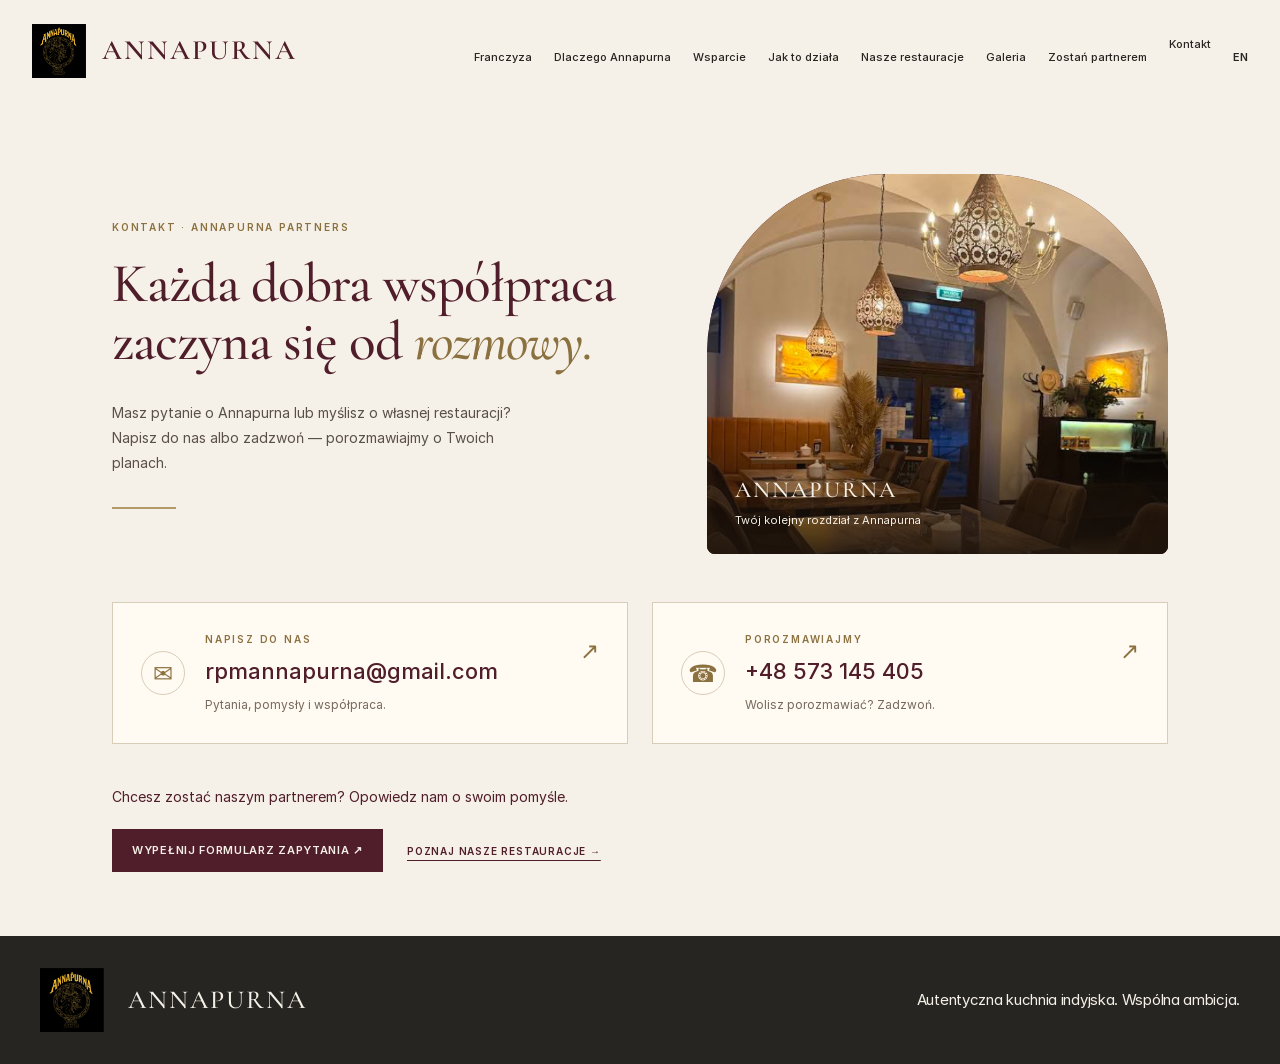
==== commit 55e8f8cb: "Refresh Contact styles and match navigation typography" ====
--- a/contact-pl.html
+++ b/contact-pl.html
@@ -9,7 +9,7 @@
 <link rel="canonical" href="https://annapurnapartners.eu/contact-pl.html">
 <link rel="icon" href="assets/images/annapurna-gold-logo.jpeg">
 <link rel="stylesheet" href="assets/page.css">
-<link rel="stylesheet" href="assets/site.css">
+<link rel="stylesheet" href="assets/site.css?v=contact-1">
 <script src="assets/site.js" defer>
 </script>
 </head>
@@ -65,7 +65,7 @@
 <a class="framer-text framer-styles-preset-nbis3b" data-styles-preset="m0Fi1srIj" href="./pl.html#enquiry">Zostań partnerem</a>
 </p>
 </div>
-<div class="contact-nav-item"><p class="framer-text"><a class="framer-text framer-styles-preset-nbis3b" href="./contact-pl.html">Kontakt</a></p></div>
+<div class="contact-nav-item"><p class="framer-text" style="--framer-font-size:11px;--framer-font-weight:500;--font-selector:SW50ZXItTWVkaXVt"><a class="framer-text framer-styles-preset-nbis3b" href="./contact-pl.html">Kontakt</a></p></div>
 <div class="framer-aljx1r" data-framer-name="Language switch" data-framer-component-type="RichTextContainer" style="transform:none">
 <p dir="auto" class="framer-text" style="--font-selector:SW50ZXItU2VtaUJvbGQ=;--framer-font-size:11px;--framer-font-weight:600">
 <a class="framer-text framer-styles-preset-nbis3b" data-styles-preset="m0Fi1srIj" href="./contact.html">EN</a>
@@ -127,7 +127,7 @@
 <a class="framer-text framer-styles-preset-nbis3b" data-styles-preset="m0Fi1srIj" href="./pl.html#enquiry">Zostań partnerem</a>
 </p>
 </div>
-<div class="contact-nav-item"><p class="framer-text"><a class="framer-text framer-styles-preset-nbis3b" href="./contact-pl.html">Kontakt</a></p></div>
+<div class="contact-nav-item"><p class="framer-text" style="--framer-font-size:11px;--framer-font-weight:500;--font-selector:SW50ZXItTWVkaXVt"><a class="framer-text framer-styles-preset-nbis3b" href="./contact-pl.html">Kontakt</a></p></div>
 <div class="framer-aljx1r" data-framer-name="Language switch" data-framer-component-type="RichTextContainer" style="transform:none">
 <p dir="auto" class="framer-text" style="--font-selector:SW50ZXItU2VtaUJvbGQ=;--framer-font-size:11px;--framer-font-weight:600">
 <a class="framer-text framer-styles-preset-nbis3b" data-styles-preset="m0Fi1srIj" href="./contact.html">EN</a>
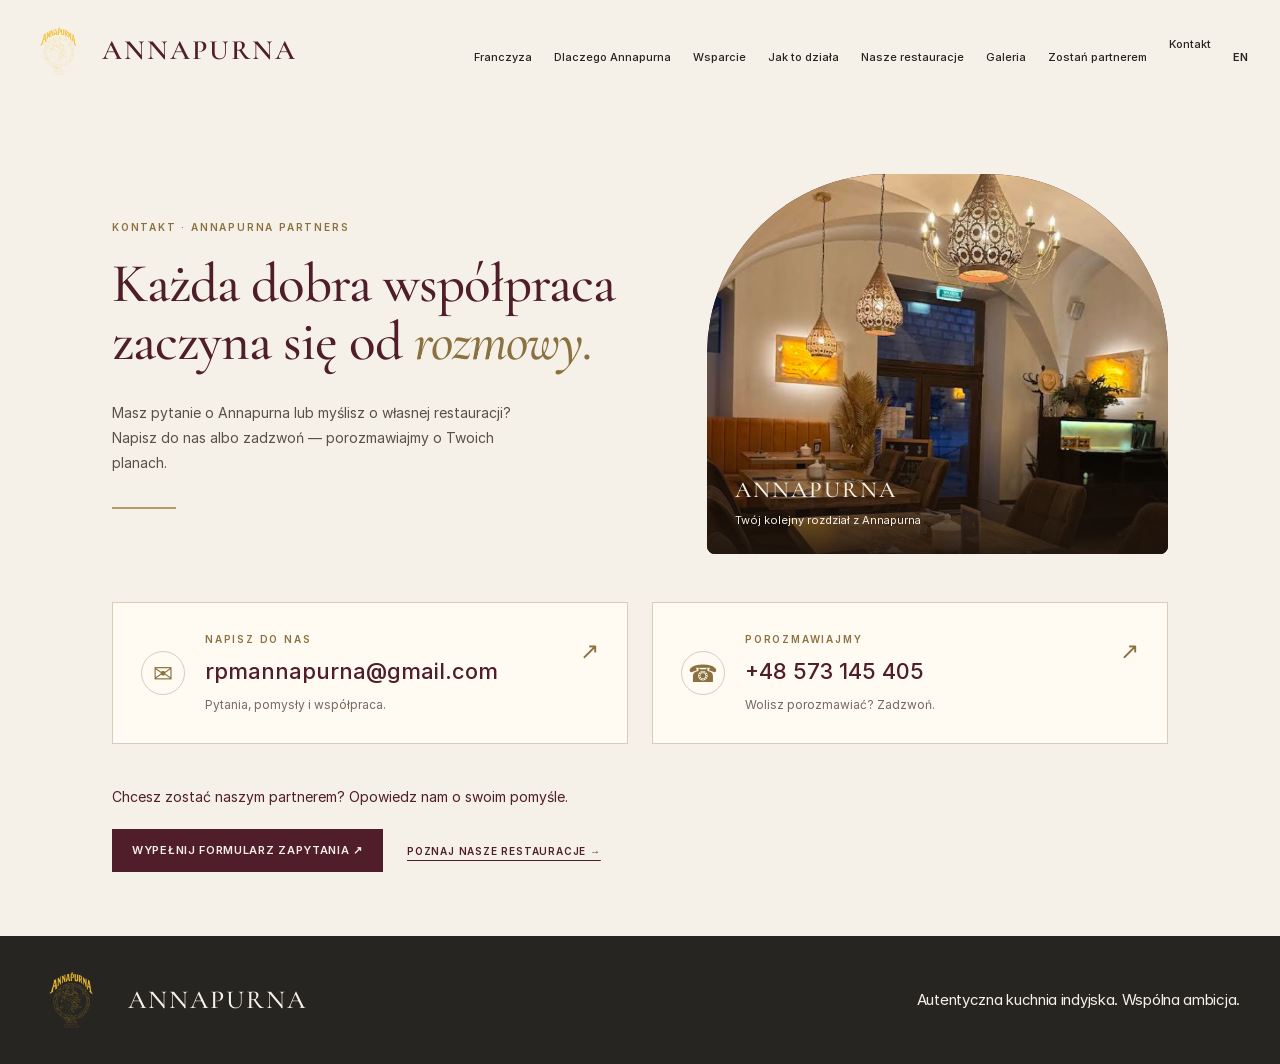
==== commit edb62d0a: "Use transparent logo across English and Polish pages" ====
--- a/contact-pl.html
+++ b/contact-pl.html
@@ -7,7 +7,7 @@
 <title>Kontakt | Annapurna Partners</title>
 <meta name="description" content="Porozmawiajmy o Annapurna. Skontaktuj się z nami telefonicznie lub e-mailem.">
 <link rel="canonical" href="https://annapurnapartners.eu/contact-pl.html">
-<link rel="icon" href="assets/images/annapurna-gold-logo.jpeg">
+<link rel="icon" href="assets/images/annapurna-transparent-logo.png">
 <link rel="stylesheet" href="assets/page.css">
 <link rel="stylesheet" href="assets/site.css?v=contact-1">
 <script src="assets/site.js" defer>
@@ -22,7 +22,7 @@
 <div class="framer-158oz0j" data-framer-name="Brand and menu">
 <div class="framer-hxh96k" data-framer-name="Annapurna Logo">
 <div style="position:absolute;border-radius:inherit;corner-shape:inherit;top:0;right:0;bottom:0;left:0">
-<img decoding="async" width="1600" height="1600" src="assets/images/annapurna-gold-logo.jpeg" alt="Annapurna logo" style="display:block;width:100%;height:100%;border-radius:inherit;corner-shape:inherit;object-position:center;object-fit:cover">
+<img decoding="async" width="1600" height="1600" src="assets/images/annapurna-transparent-logo.png" alt="Annapurna logo" style="display:block;width:100%;height:100%;border-radius:inherit;corner-shape:inherit;object-position:center;object-fit:cover">
 </div>
 </div>
 <div class="framer-1288lwt" data-framer-component-type="RichTextContainer" style="--extracted-r6o4lv:var(--token-970d2178-4edd-49f4-8ee4-3be559ba5923);transform:none">
@@ -79,7 +79,7 @@
 <div class="framer-158oz0j" data-framer-name="Brand and menu">
 <div class="framer-hxh96k" data-framer-name="Annapurna Logo">
 <div style="position:absolute;border-radius:inherit;corner-shape:inherit;top:0;right:0;bottom:0;left:0">
-<img decoding="async" width="1600" height="1600" src="assets/images/annapurna-gold-logo.jpeg" alt="Annapurna logo" style="display:block;width:100%;height:100%;border-radius:inherit;corner-shape:inherit;object-position:center;object-fit:cover">
+<img decoding="async" width="1600" height="1600" src="assets/images/annapurna-transparent-logo.png" alt="Annapurna logo" style="display:block;width:100%;height:100%;border-radius:inherit;corner-shape:inherit;object-position:center;object-fit:cover">
 </div>
 </div>
 <div class="framer-1288lwt" data-framer-component-type="RichTextContainer" style="--extracted-r6o4lv:var(--token-970d2178-4edd-49f4-8ee4-3be559ba5923);transform:none">
@@ -151,7 +151,7 @@
 <footer class="framer-4d6ges" data-framer-name="Footer">
 <div class="framer-gek0bg" data-framer-name="Annapurna Logo">
 <div style="position:absolute;border-radius:inherit;corner-shape:inherit;top:0;right:0;bottom:0;left:0">
-<img decoding="async" loading="lazy" width="1600" height="1600" src="assets/images/annapurna-gold-logo.jpeg" alt="Annapurna logo" style="display:block;width:100%;height:100%;border-radius:inherit;corner-shape:inherit;object-position:center;object-fit:cover">
+<img decoding="async" loading="lazy" width="1600" height="1600" src="assets/images/annapurna-transparent-logo.png" alt="Annapurna logo" style="display:block;width:100%;height:100%;border-radius:inherit;corner-shape:inherit;object-position:center;object-fit:cover">
 </div>
 </div>
 <div class="framer-1f007h9" data-framer-component-type="RichTextContainer" style="transform:none">
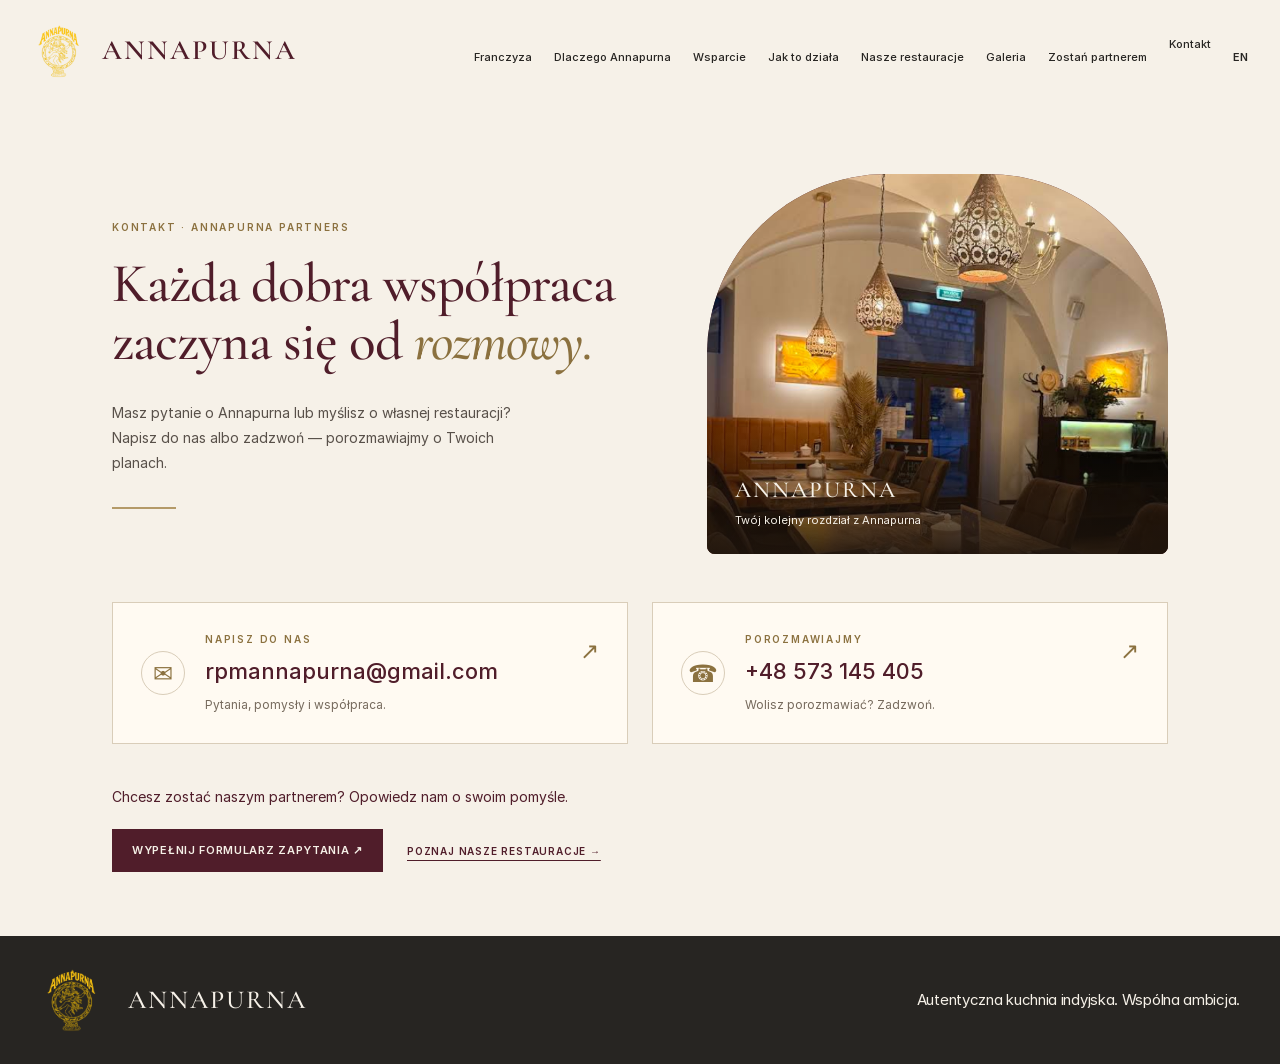
==== commit 616e1735: "Use selected logo on all pages" ====
--- a/contact-pl.html
+++ b/contact-pl.html
@@ -7,7 +7,7 @@
 <title>Kontakt | Annapurna Partners</title>
 <meta name="description" content="Porozmawiajmy o Annapurna. Skontaktuj się z nami telefonicznie lub e-mailem.">
 <link rel="canonical" href="https://annapurnapartners.eu/contact-pl.html">
-<link rel="icon" href="assets/images/annapurna-transparent-logo.png">
+<link rel="icon" href="assets/images/annapurna-selected-logo.png">
 <link rel="stylesheet" href="assets/page.css">
 <link rel="stylesheet" href="assets/site.css?v=contact-1">
 <script src="assets/site.js" defer>
@@ -22,7 +22,7 @@
 <div class="framer-158oz0j" data-framer-name="Brand and menu">
 <div class="framer-hxh96k" data-framer-name="Annapurna Logo">
 <div style="position:absolute;border-radius:inherit;corner-shape:inherit;top:0;right:0;bottom:0;left:0">
-<img decoding="async" width="1600" height="1600" src="assets/images/annapurna-transparent-logo.png" alt="Annapurna logo" style="display:block;width:100%;height:100%;border-radius:inherit;corner-shape:inherit;object-position:center;object-fit:cover">
+<img decoding="async" width="1600" height="1600" src="assets/images/annapurna-selected-logo.png" alt="Annapurna logo" style="display:block;width:100%;height:100%;border-radius:inherit;corner-shape:inherit;object-position:center;object-fit:cover">
 </div>
 </div>
 <div class="framer-1288lwt" data-framer-component-type="RichTextContainer" style="--extracted-r6o4lv:var(--token-970d2178-4edd-49f4-8ee4-3be559ba5923);transform:none">
@@ -79,7 +79,7 @@
 <div class="framer-158oz0j" data-framer-name="Brand and menu">
 <div class="framer-hxh96k" data-framer-name="Annapurna Logo">
 <div style="position:absolute;border-radius:inherit;corner-shape:inherit;top:0;right:0;bottom:0;left:0">
-<img decoding="async" width="1600" height="1600" src="assets/images/annapurna-transparent-logo.png" alt="Annapurna logo" style="display:block;width:100%;height:100%;border-radius:inherit;corner-shape:inherit;object-position:center;object-fit:cover">
+<img decoding="async" width="1600" height="1600" src="assets/images/annapurna-selected-logo.png" alt="Annapurna logo" style="display:block;width:100%;height:100%;border-radius:inherit;corner-shape:inherit;object-position:center;object-fit:cover">
 </div>
 </div>
 <div class="framer-1288lwt" data-framer-component-type="RichTextContainer" style="--extracted-r6o4lv:var(--token-970d2178-4edd-49f4-8ee4-3be559ba5923);transform:none">
@@ -151,7 +151,7 @@
 <footer class="framer-4d6ges" data-framer-name="Footer">
 <div class="framer-gek0bg" data-framer-name="Annapurna Logo">
 <div style="position:absolute;border-radius:inherit;corner-shape:inherit;top:0;right:0;bottom:0;left:0">
-<img decoding="async" loading="lazy" width="1600" height="1600" src="assets/images/annapurna-transparent-logo.png" alt="Annapurna logo" style="display:block;width:100%;height:100%;border-radius:inherit;corner-shape:inherit;object-position:center;object-fit:cover">
+<img decoding="async" loading="lazy" width="1600" height="1600" src="assets/images/annapurna-selected-logo.png" alt="Annapurna logo" style="display:block;width:100%;height:100%;border-radius:inherit;corner-shape:inherit;object-position:center;object-fit:cover">
 </div>
 </div>
 <div class="framer-1f007h9" data-framer-component-type="RichTextContainer" style="transform:none">
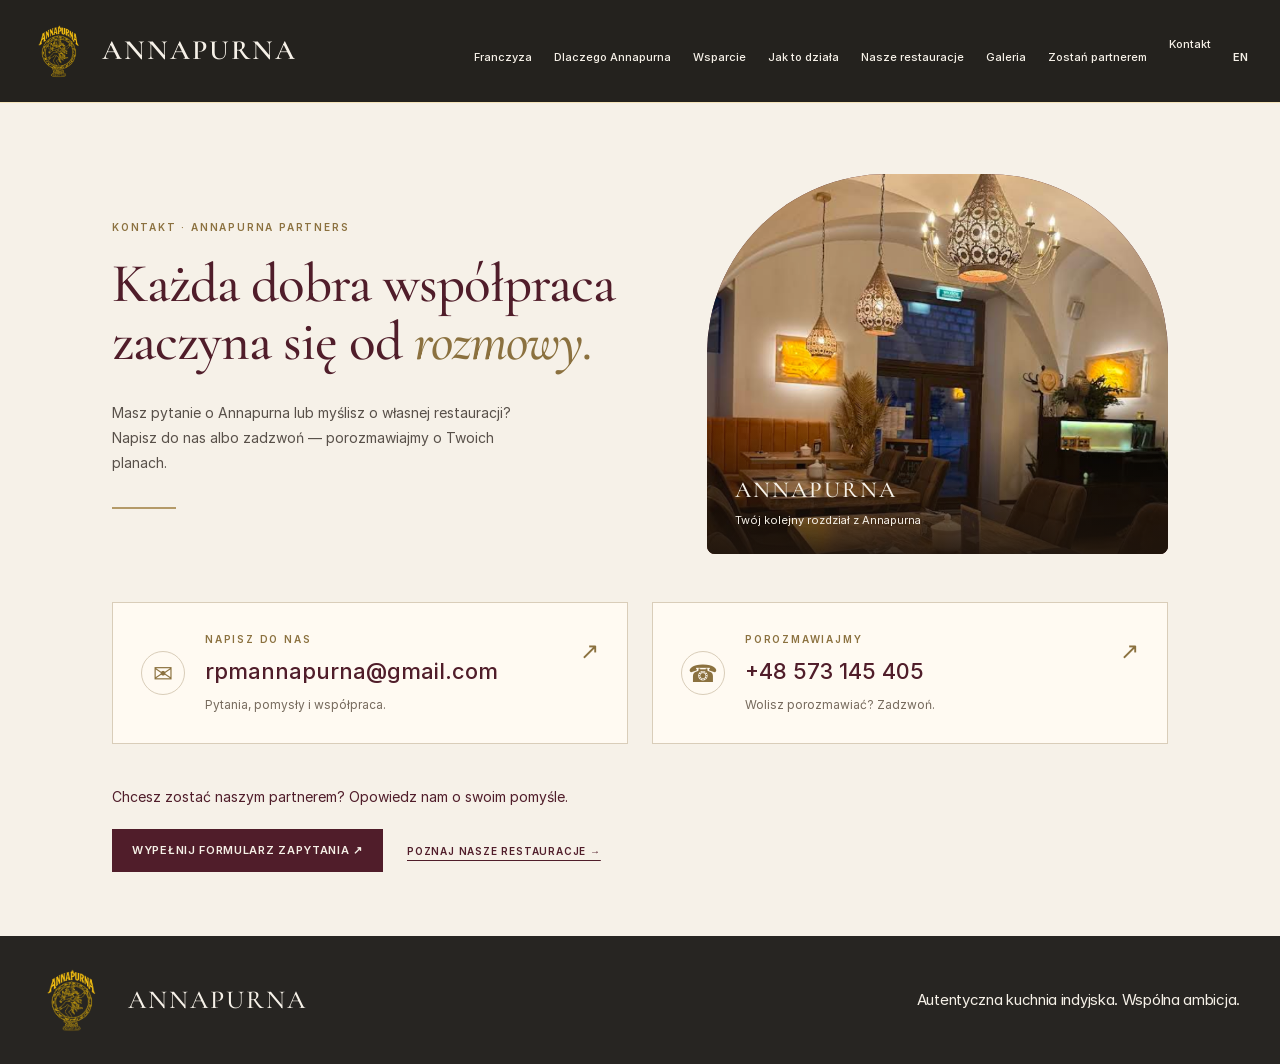
==== commit 72954326: "Refresh header styling on all pages" ====
--- a/contact-pl.html
+++ b/contact-pl.html
@@ -9,7 +9,7 @@
 <link rel="canonical" href="https://annapurnapartners.eu/contact-pl.html">
 <link rel="icon" href="assets/images/annapurna-selected-logo.png">
 <link rel="stylesheet" href="assets/page.css">
-<link rel="stylesheet" href="assets/site.css?v=contact-1">
+<link rel="stylesheet" href="assets/site.css?v=dark-header-1">
 <script src="assets/site.js" defer>
 </script>
 </head>
--- a/assets/site.css
+++ b/assets/site.css
@@ -71,3 +71,7 @@
 .contact-next > div { display: flex; gap: 24px; flex-wrap: wrap; align-items: center; }
 .contact-secondary { color: #501d2a; font: 600 10px/1.6 Inter,sans-serif; letter-spacing: .8px; text-underline-offset: 5px; }
 @media (max-width: 809px) { .contact-hero { grid-template-columns: 1fr; gap: 32px; padding: 48px 24px 32px; } .contact-visual { height: 340px; } .contact-cards { grid-template-columns: 1fr; padding: 0 24px 32px; gap: 16px; } .contact-card { padding: 22px 18px; gap: 14px; } .contact-next { padding: 0 24px 48px; } }
+
+nav[data-framer-name] { background-color: #24221e !important; box-shadow: 0 1px 0 rgba(243,191,50,.25); }
+nav[data-framer-name] .framer-text { color: #f6f1e8 !important; --framer-text-color: #f6f1e8 !important; }
+nav[data-framer-name] a.framer-text:hover { color: #f3bf32 !important; }
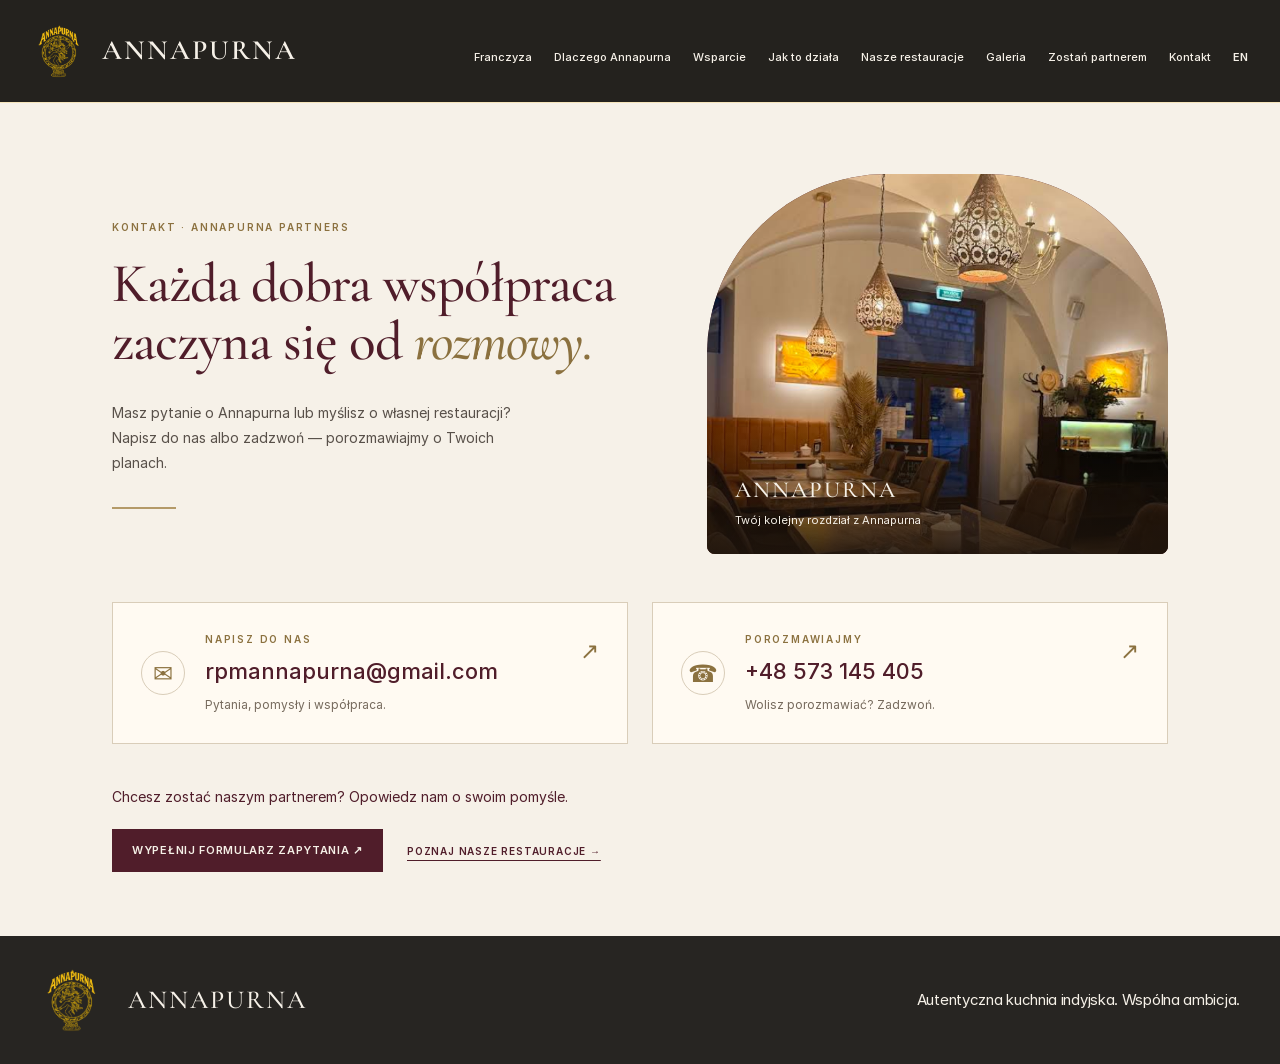
==== commit 4e3b887d: "Align Contact with other navigation labels" ====
--- a/contact-pl.html
+++ b/contact-pl.html
@@ -65,7 +65,11 @@
 <a class="framer-text framer-styles-preset-nbis3b" data-styles-preset="m0Fi1srIj" href="./pl.html#enquiry">Zostań partnerem</a>
 </p>
 </div>
-<div class="contact-nav-item"><p class="framer-text" style="--framer-font-size:11px;--framer-font-weight:500;--font-selector:SW50ZXItTWVkaXVt"><a class="framer-text framer-styles-preset-nbis3b" href="./contact-pl.html">Kontakt</a></p></div>
+<div class="framer-d7omqh contact-nav-item" data-framer-component-type="RichTextContainer" style="transform:none">
+<p class="framer-text" style="--framer-font-size:11px;--framer-font-weight:500;--font-selector:SW50ZXItTWVkaXVt">
+<a class="framer-text framer-styles-preset-nbis3b" href="./contact-pl.html">Kontakt</a>
+</p>
+</div>
 <div class="framer-aljx1r" data-framer-name="Language switch" data-framer-component-type="RichTextContainer" style="transform:none">
 <p dir="auto" class="framer-text" style="--font-selector:SW50ZXItU2VtaUJvbGQ=;--framer-font-size:11px;--framer-font-weight:600">
 <a class="framer-text framer-styles-preset-nbis3b" data-styles-preset="m0Fi1srIj" href="./contact.html">EN</a>
@@ -127,7 +131,11 @@
 <a class="framer-text framer-styles-preset-nbis3b" data-styles-preset="m0Fi1srIj" href="./pl.html#enquiry">Zostań partnerem</a>
 </p>
 </div>
-<div class="contact-nav-item"><p class="framer-text" style="--framer-font-size:11px;--framer-font-weight:500;--font-selector:SW50ZXItTWVkaXVt"><a class="framer-text framer-styles-preset-nbis3b" href="./contact-pl.html">Kontakt</a></p></div>
+<div class="framer-d7omqh contact-nav-item" data-framer-component-type="RichTextContainer" style="transform:none">
+<p class="framer-text" style="--framer-font-size:11px;--framer-font-weight:500;--font-selector:SW50ZXItTWVkaXVt">
+<a class="framer-text framer-styles-preset-nbis3b" href="./contact-pl.html">Kontakt</a>
+</p>
+</div>
 <div class="framer-aljx1r" data-framer-name="Language switch" data-framer-component-type="RichTextContainer" style="transform:none">
 <p dir="auto" class="framer-text" style="--font-selector:SW50ZXItU2VtaUJvbGQ=;--framer-font-size:11px;--framer-font-weight:600">
 <a class="framer-text framer-styles-preset-nbis3b" data-styles-preset="m0Fi1srIj" href="./contact.html">EN</a>
